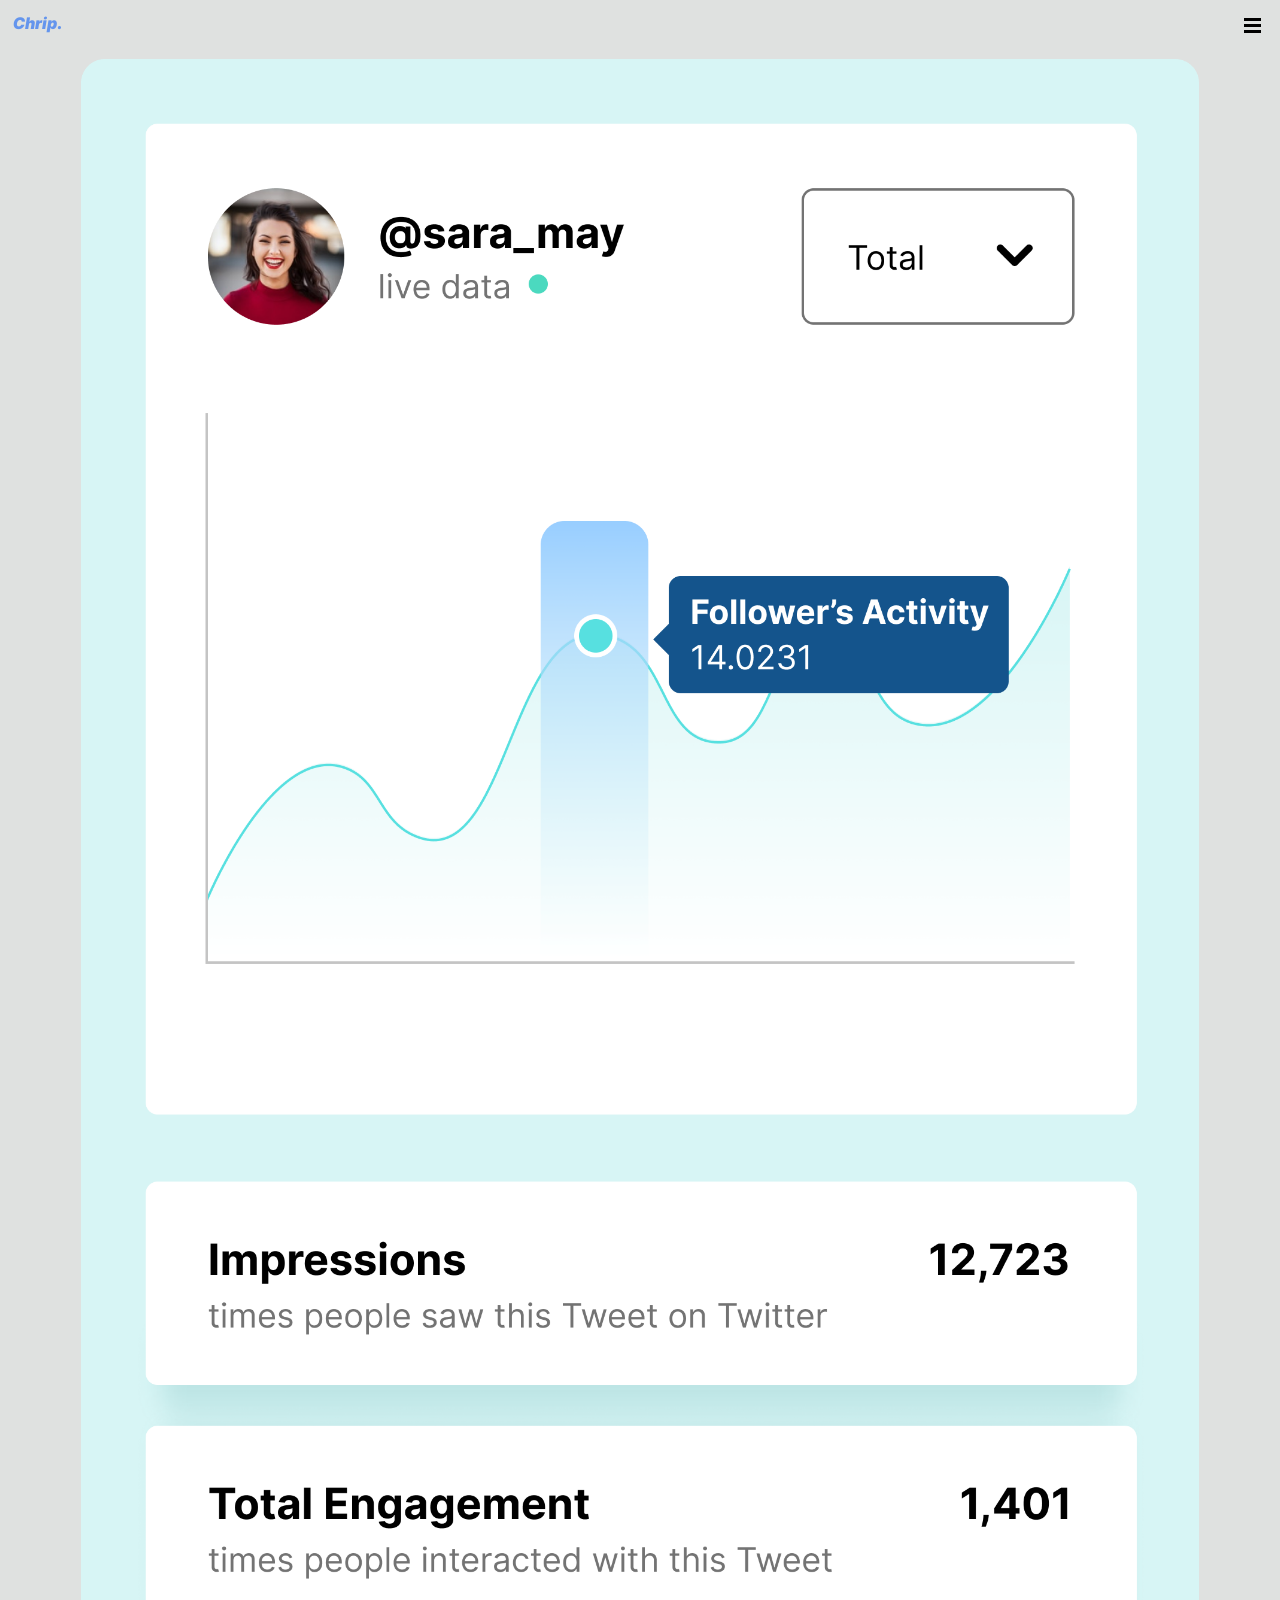
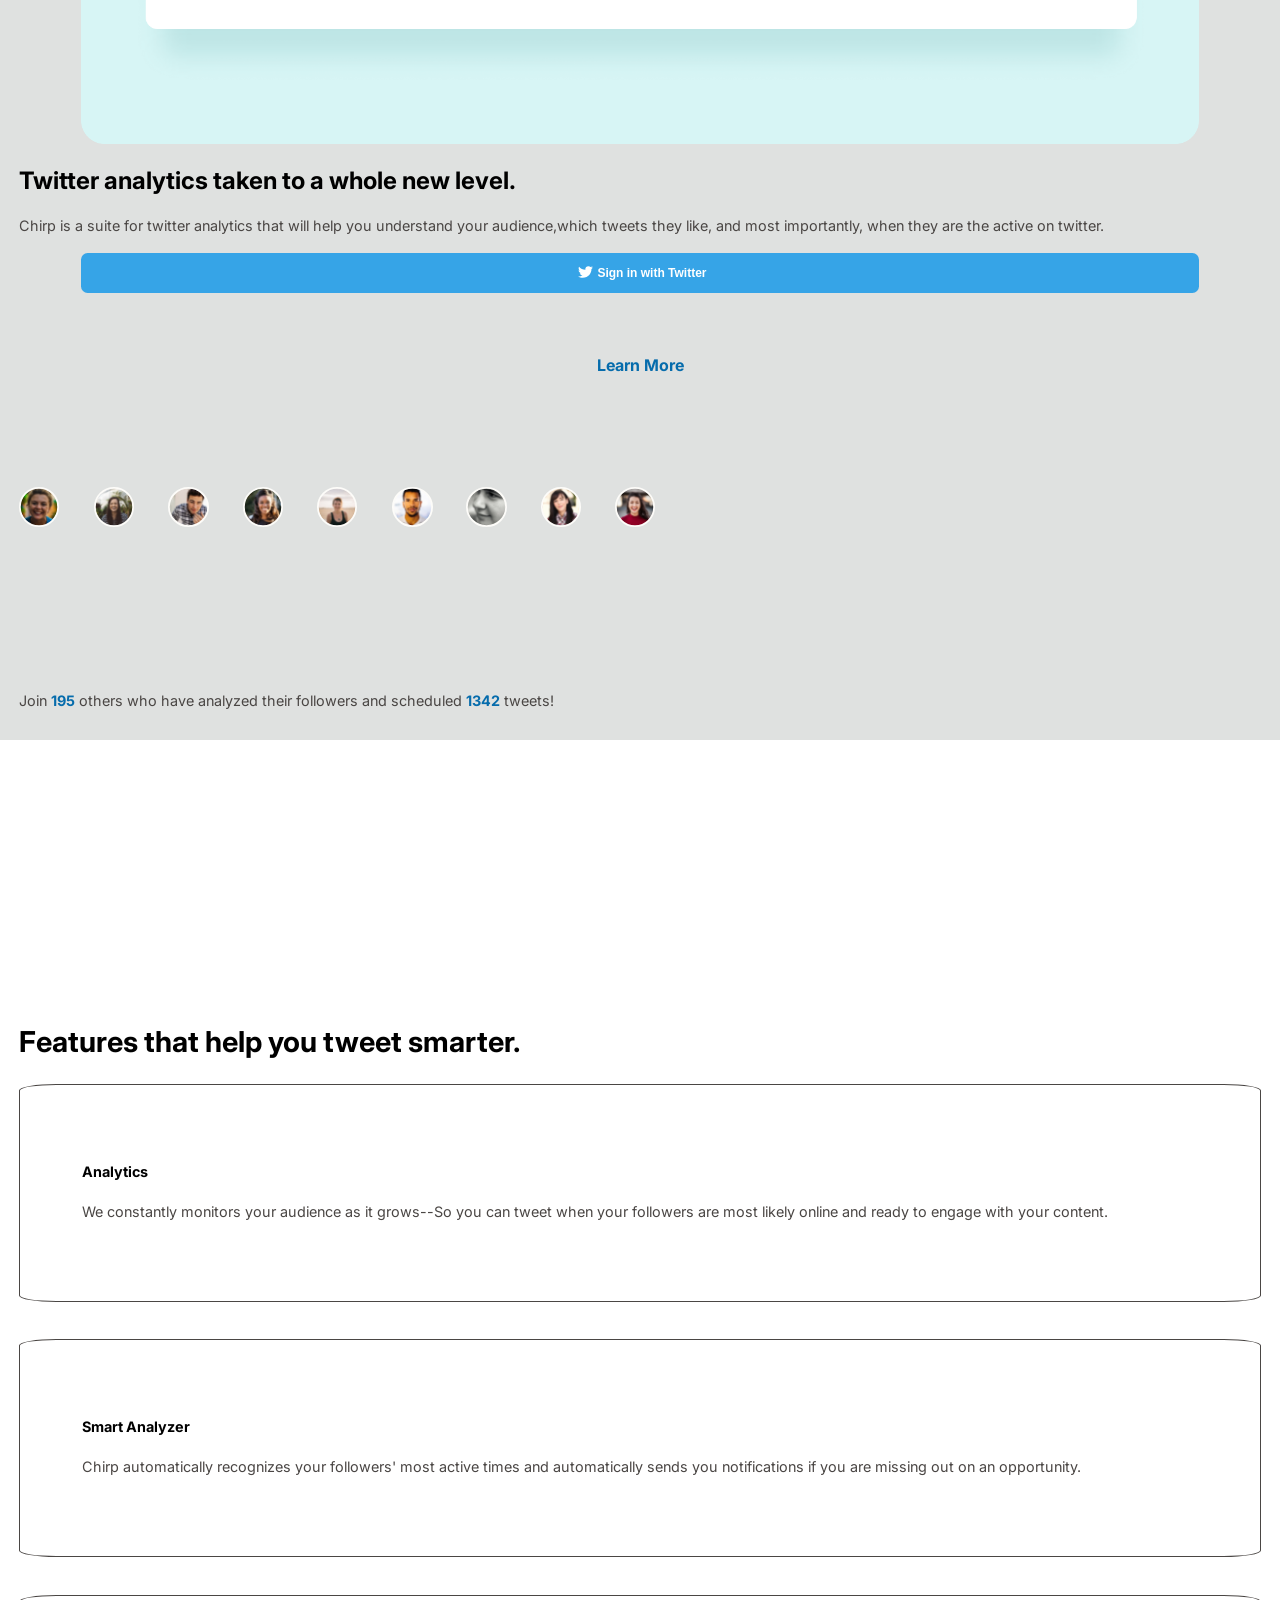
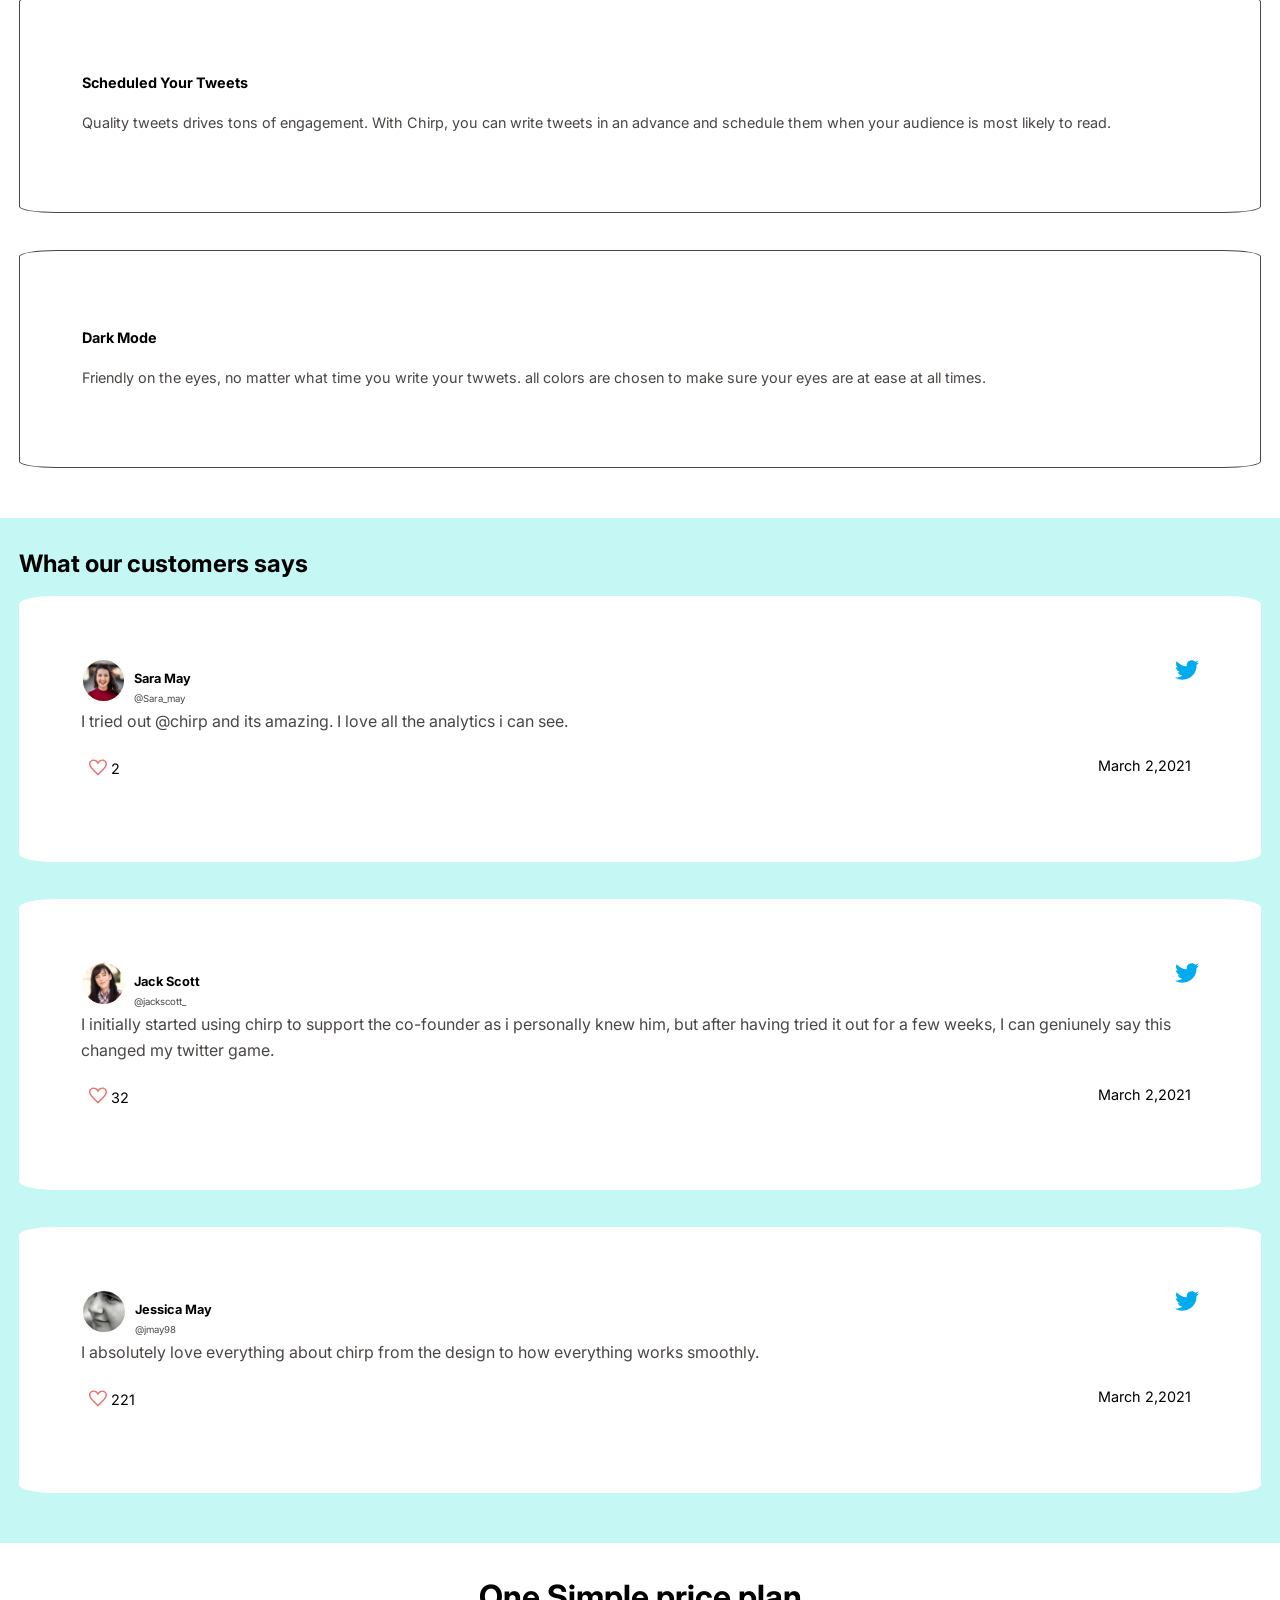
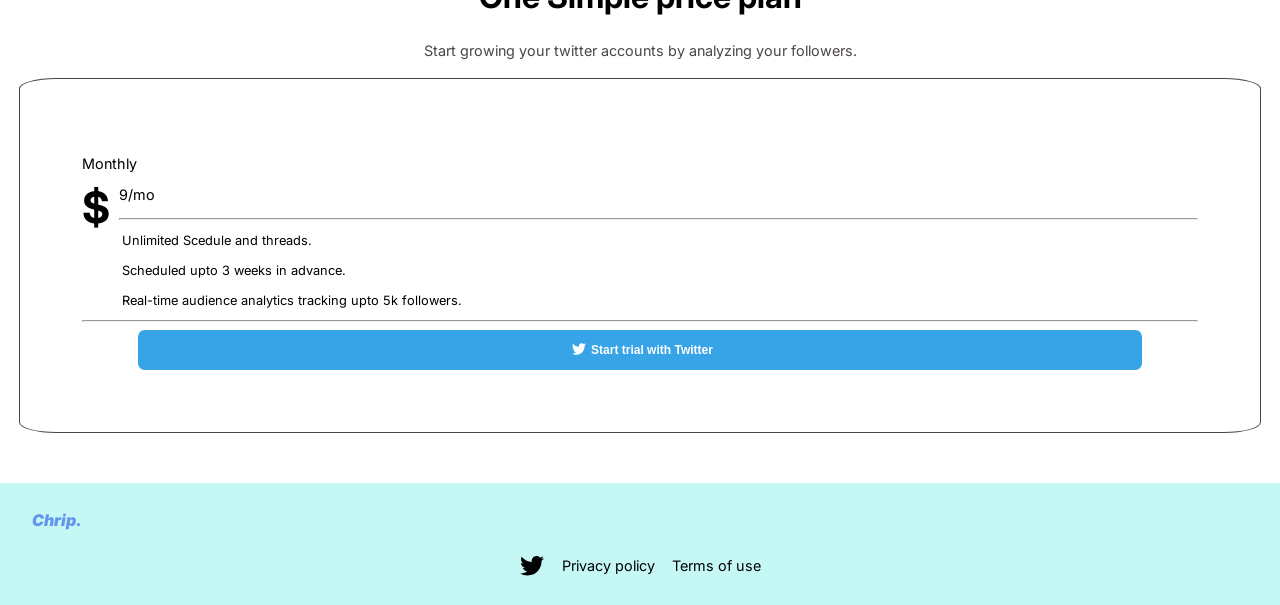
==== index.html @ ecb8da70 "csspart2" ====
<!DOCTYPE html>
<html lang="en">
<head>
    <meta charset="UTF-8">
    <meta http-equiv="X-UA-Compatible" content="IE=edge">
    <meta name="viewport" content="width=device-width, initial-scale=1.0">
    <link rel="stylesheet" href="main.css">
    <title>Chirp</title>
</head>
<body>
    <section class="grey-box">
        <header>
            <div class="logo">
                <h1>Chrip.</h1>
            </div>
            <div class="nav">
                <div class="show-mobile hide-desktop">
                    <img src="./Assets/Hamburger Menu.svg" id="menu">
                </div>
            </div>
        </header>
        <div class="container">
               <div class="hero-img">
                   <img src="./Assets/Hero Image (Desktop View).png" alt="analytic-img">
               </div>
               <div class="details">
                   <h1>
                       Twitter analytics taken to a whole new level.
                   </h1>
                   <p>
                       Chirp is a suite for twitter analytics that will help you 
                       understand your audience,which tweets they like, and most importantly,
                       when they are the active on twitter.
                   </p>
               </div>   
                   <button>
                       <div class="signinbutton">
                           <img src="./Assets/Twitter.svg" alt="">
                        </div>
                        <div class="label">  
                           <p>Sign in with Twitter</p>
                        </div>
                   </button>
                   <div class="learn">
                       <a href="#">Learn More </a>
                   </div>
                <div class="avatars">
                    <div class="avatar1">
                        <img src="./Assets/userAvatar09.svg" alt="">
                    </div>
                    <div class="avatar2">
                        <img src="./Assets/userAvatar08.svg" alt="">
                    </div>
                    <div class="avatar3">
                        <img src="./Assets/userAvatar07.svg" alt="">
                    </div>
                    <div class="avatar4">
                        <img src="./Assets/userAvatar06.svg" alt="">
                    </div>
                    <div class="avatar5">
                        <img src="./Assets/userAvatar05.svg" alt="">
                    </div>
                    <div class="avatar6">
                        <img src="./Assets/userAvatar04.svg" alt="">
                    </div>
                    <div class="avatar7">
                        <img src="./Assets/userAvatar03.svg" alt="">
                    </div>
                    <div class="avatar8">
                        <img src="./Assets/userAvatar02.svg" alt="">
                    </div>
                    <div class="avatar9">
                        <img src="./Assets/userAvatar01.svg" alt="">
                    </div>
                </div>
                <div class="details" id="lower-details">
                    <p>
                        Join <a href="#">195</a> others who have analyzed their followers 
                        and scheduled <a href="#">1342</a> tweets!
                    </p>
                </div>
        </div>
    </section>    
    <div class="container">
        <section class="features">
            <div class="details">
                <h1>
                    Features that help you tweet smarter.
                </h1>
            </div>
            <div class="grid">
                <div class="details">
                    <h2>Analytics</h2>
                    <p>We constantly monitors your audience as it grows--So you can tweet
                        when your followers are most likely online and ready to engage with your content.
                    </p>
                </div>
            </div>
            <div class="grid">
                <div class="details">
                    <h2>Smart Analyzer</h2>
                    <p>Chirp automatically recognizes your followers' most active times and automatically sends 
                        you notifications if you are missing out on an opportunity.
                    </p>
                </div>
            </div>
            <div class="grid">
                <div class="details">
                    <h2>Scheduled Your Tweets</h2>
                    <p>Quality tweets drives tons of engagement. With Chirp, you can write tweets in an advance and 
                        schedule them when your audience is most likely to read.
                    </p>
                </div>
            </div>
            <div class="grid">
                <div class="details">
                    <h2>Dark Mode</h2>
                    <p>Friendly on the eyes, no matter what time you write your twwets.
                        all colors are chosen to make sure your eyes are at ease at all times.
                    </p>
                </div>
            </div>
        </section>
    </div>
    <section class="blue-box"> 
        <div class="container">
            <div class="testimonials">
                <div class="details">
                    <h1>
                        What our customers says
                    </h1>
                </div>    
            <div class="grid">
                <div class="top-grid">
                    <div class="user-details">
                        <div class="user-profile">
                            <img src="./Assets/userAvatar01.svg" alt="">
                        </div>
                        <div class="user-name">
                            <h3>Sara May</h3>
                            <p>@Sara_may</p>
                        </div>
                    </div>
                    <div class="twitter-logo">
                        <img src="./Assets/Twitter (Blue).svg" alt="">
                    </div>
                </div>
                <div class="details">
                    I tried out @chirp and its amazing.
                    I love all the analytics i can see.
                </div>
                <div class="lower-grid">
                    <div class="like-button">
                        <img src="./Assets/Like.svg" alt=""> 
                         <p>2</p>
                    </div>
                    <div class="date">
                        <p>March 2,2021</p>
                    </div>
                </div>
            </div>
            <div class="grid">
                <div class="top-grid">
                    <div class="user-details">
                        <div class="user-profile">
                            <img src="./Assets/userAvatar02.svg" alt="">
                        </div>
                        <div class="user-name">
                            <h3>Jack Scott</h3>
                            <p>@jackscott_</p>
                        </div>
                    </div>
                    <div class="twitter-logo">
                        <img src="./Assets/Twitter (Blue).svg" alt="">
                    </div>
                </div>
                <div class="details">
                    I initially started using chirp to support the co-founder as i personally knew him,
                    but after having tried it out for a few weeks, I can geniunely say this changed 
                    my twitter game.
                </div>
                <div class="lower-grid">
                    <div class="like-button">
                        <img src="./Assets/Like.svg" alt="">
                        <p>
                            32
                        </p>
                    </div>
                    <div class="date">
                        <p>March 2,2021</p>
                    </div>
                </div>
            </div>
            <div class="grid">
                <div class="top-grid">
                    <div class="user-details">
                        <div class="user-profile">
                            <img src="./Assets/userAvatar03.svg" alt="">
                        </div>
                        <div class="user-name">
                            <h3>Jessica May</h3>
                            <p>@jmay98</p>
                        </div>
                    </div>
                    <div class="twitter-logo">
                        <img src="./Assets/Twitter (Blue).svg" alt="">
                    </div>
                </div>
                <div class="details">
                    I absolutely love everything about chirp from the design to how 
                    everything works smoothly.
                </div>
                <div class="lower-grid">
                    <div class="like-button">
                        <img src="./Assets/Like.svg" alt="">
                        <p>
                            221
                        </p>
                    </div>
                   
                    <div class="date">
                        <p>March 2,2021</p>
                    </div>
                </div>
            </div>
            </div>
        </div>
    </section>
    <div class="container">
        <div class="price-plan">
            <h1>
                One Simple price plan
            </h1>
            <div class="details">
                <p>
                    Start growing your twitter accounts by analyzing your followers.
                </p>
            </div>
            <div class="grid">
                
                <p>Monthly</p>
                <div class="large">
                <p>$9/mo</p>
                </div>
              
                <hr>
                <ul>
                    <li>Unlimited Scedule and threads.</li>
                    <br>
                    <li>Scheduled upto 3 weeks in advance.</li>
                    <br>
                    <li>Real-time audience analytics tracking upto 5k followers.</li>
                </ul>
                <hr>
                <button>
                    <div class="signinbutton">
                        <img src="./Assets/Twitter.svg" alt="">
                     </div>
                     <div class="label">  
                        <p>Start trial with Twitter</p>
                     </div>
                </button>
            </div>
        </div>    
    </div>
    <section class="blue-box">
       <div class="container">
           <footer>
            <div class="logo">
                <h1>Chrip.</h1>
            </div>
            <div class="links">
                <img src="./Assets/Twitter (Black).svg" alt="">
                <p> <a href="#">Privacy policy</a> </p>
                <p> <a href="#">Terms of use</a> </p>
            </div>
           </footer>
       </div>
    </section>
</body>
</html>
---- main.css ----
@import url('https://fonts.googleapis.com/css2?family=Inter:wght@100;200;300;400;500;600;700;800;900&family=Montserrat:wght@300;400;600&display=swap');

body{
    margin: 0;
    font-family: 'Inter', sans-serif;
}
p{
    font-size: .9em;    
}
.container{
    text-align: center;
    padding: .8em 1.2em;
}
header{
    display: flex;
    justify-content: space-between;
}
ul{
    list-style-type: none;
}
#menu{
    height: .9em;
    margin-top: 50%;
    margin-right: 1.2em ;
}
.logo h1{
    color: cornflowerblue;
    font-weight: 900;
    font-style: italic;
    font-size: 1.0em;
}
.logo{
    padding-left: .8em;
}
section{
    width: 100%;
}
.grey-box{
    background: #dfe1e0;
}
.hero-img img{
    width: 90% ;
}
.details{
    color: #4a4644;
    font-weight: 400;
    line-height: 1.6em;
    text-align: left;
}
.details h1{
    color: #000000;
}
button{
    background: #36a4e7;
    display: inline-flex;
    justify-content: center;
    width: 90%;
    border-style: none ;
    border-radius: 0.5em;
}
button p{
    color: #fff;
    font-weight: 700;
    font-size: .9em;
}
button .signinbutton img{
    padding-top: 50%;
    width: 60%;
}
.learn{
    padding-top: 5%;
    padding-bottom: 9%;
}
a{
    font-weight: 700;
    text-decoration: none;
    color: #066cac;
}
.avatars {
    position: relative;
}
.avatars img{
   height: 2.5em;
}
.avatar1{
    position: absolute;
    top: 0;
}
.avatar2{
    position: absolute;
    top: 0;
    left: 6%;
}
.avatar3{
    position: absolute;
    top: 0;
    left: 12%;
}
.avatar4{
    position: absolute;
    top: 0;
    left: 18%;
}
.avatar5{
    position: absolute;
    top: 0;
    left: 24%;
}
.avatar6{
    position: absolute;
    top: 0;
    left: 30%;
}
.avatar7{
    position: absolute;
    top: 0;
    left: 36%;
}
.avatar8{
    position: absolute;
    top: 0;
    left: 42%;
}
.avatar9{
    position: absolute;
    top: 0;
    left: 48%;
}
#lower-details{
    padding-top: 15%;
}
.features{
    padding-top: 20%;
}
.features h1{
    font-size: 1.8em;
    line-height: 1.2em;
}
.grid{
    box-sizing: border-box;
    border-style: solid;
    border-color:#4a4644 ;
    border-radius: 3%;
    padding: 5%;
    margin-bottom: 3%;
    border-width: thin;
}
.grid h2{
    color: #000;
    font-size: .9em;
}
.blue-box{
    background-color: #c5f7f5;
}
.blue-box .grid{
    background-color: #fff;
    border-style: none;
}
.top-grid{
    display: flex;
    justify-content: space-between;
}
.user-details{
    display: inline-flex;
}
.user-name h3{
    font-size: .8em;
}
.user-name{
   padding-left: .5em;
}
.user-name p{
    font-size: .6em;
    color: #4a4644;
    line-height: 0.1em;
}
.twitter-logo{
    height: 1.2em;
}
.lower-grid{
    display:flex;
    justify-content: space-between;
    padding: .5em;
}
.like-button{
    
    display: flex;
}
.like-button img{
    width: 1.1em;
    opacity: 0.6;
}
.like-button p{
    margin-top: 1.2em;
    padding-left: .3em;
}
.price-plan .details{
    text-align: center;
}
.grid p{
    text-align: left;
}
.large p:first-letter{
    float: left;
    font-size: 3.0em;
    line-height: 1;
    font-weight: 700;
    margin-right: 9px;
}
.grid ul {
    font-size: .8em;
    text-align: left;
}
footer .logo{
    text-align: left;
}
.links{
    display: inline-flex;
    
}
.links p {
    padding-left: 1.2em;
   
}
.links a{
    color: #000;
    font-weight: 400;
}
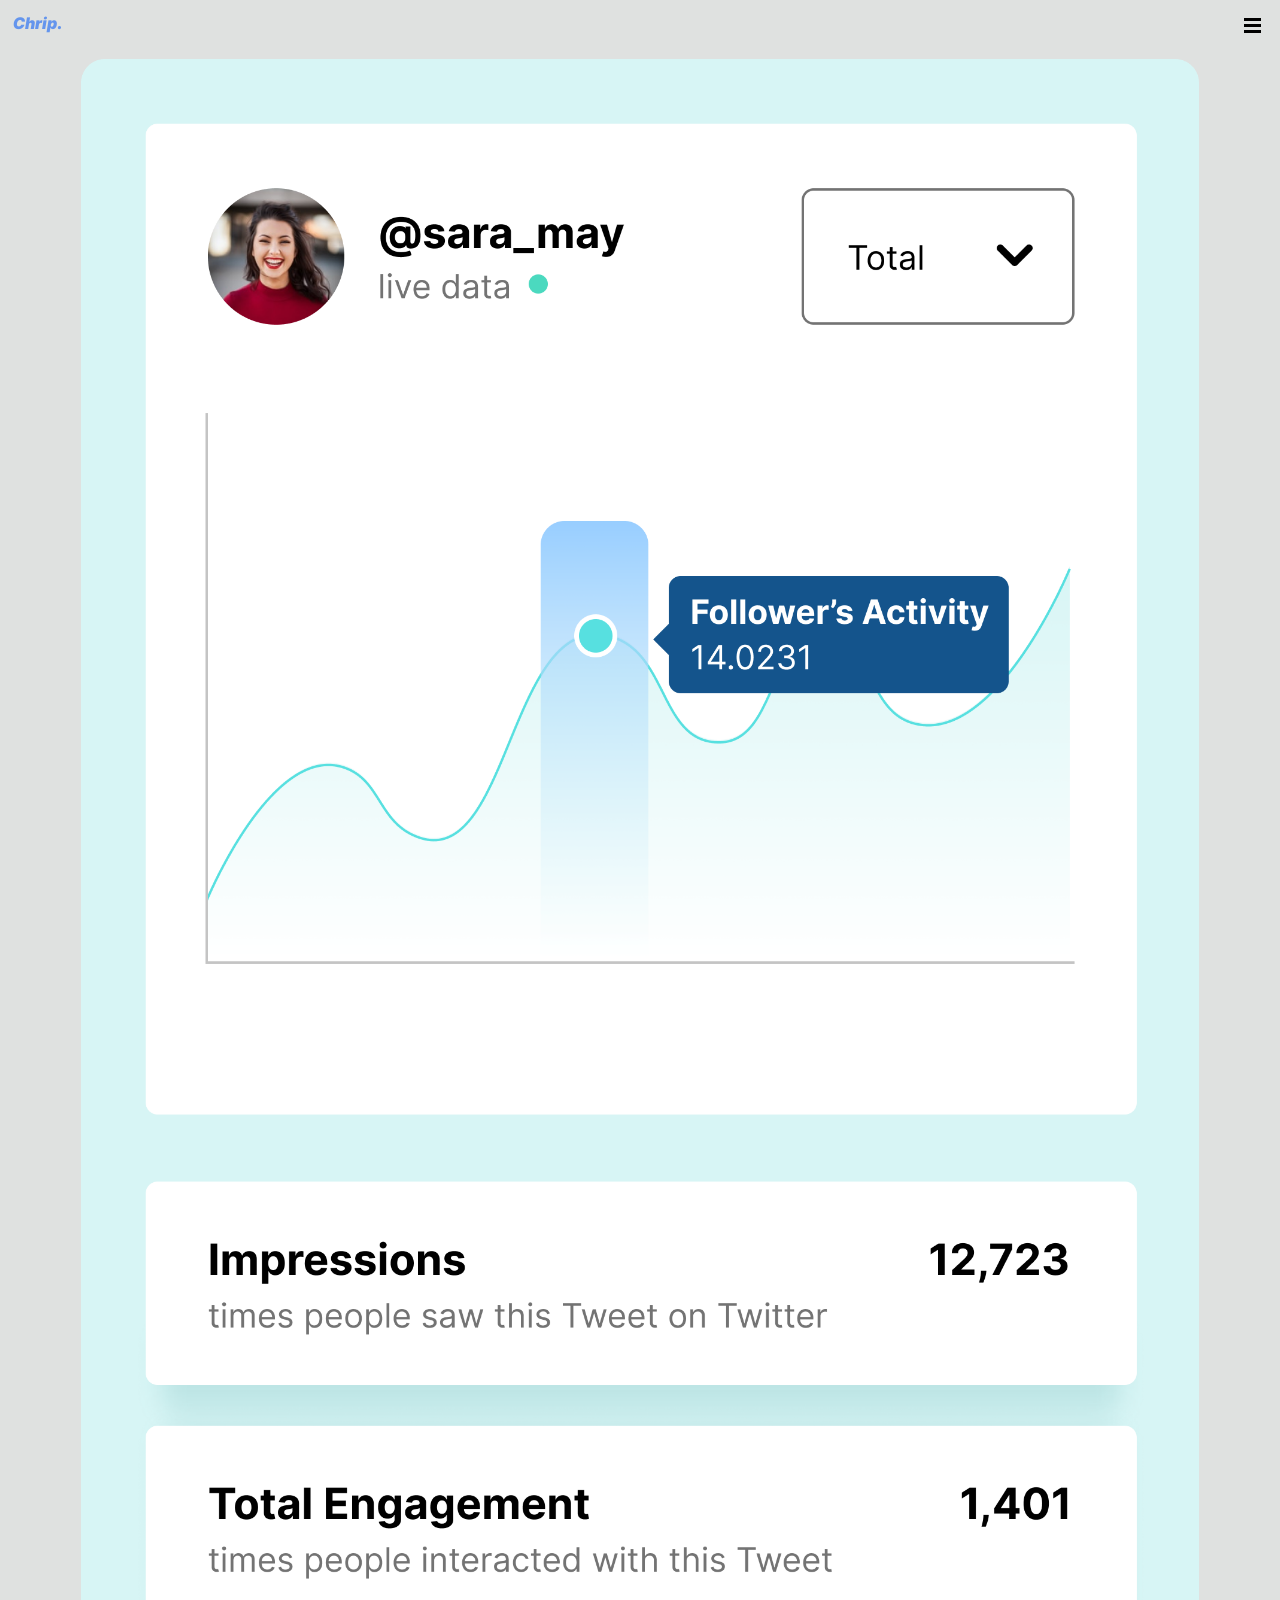
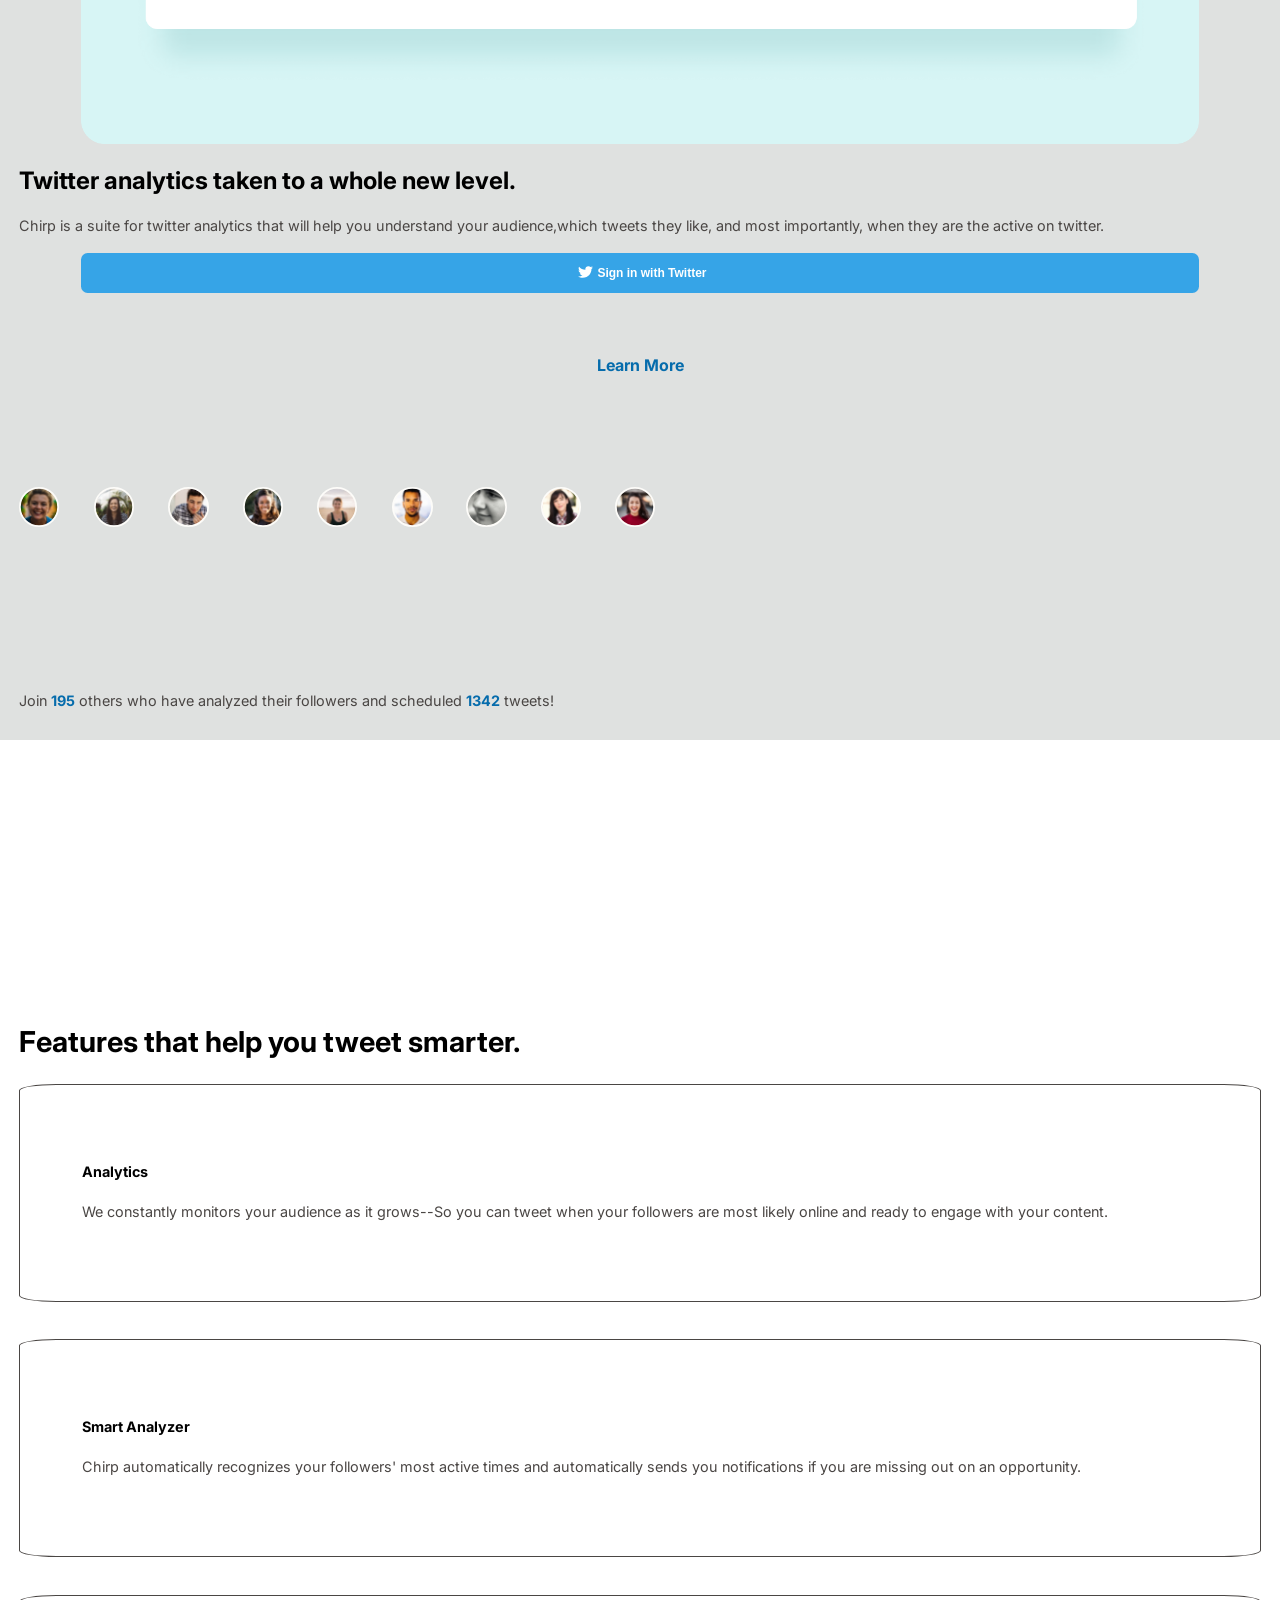
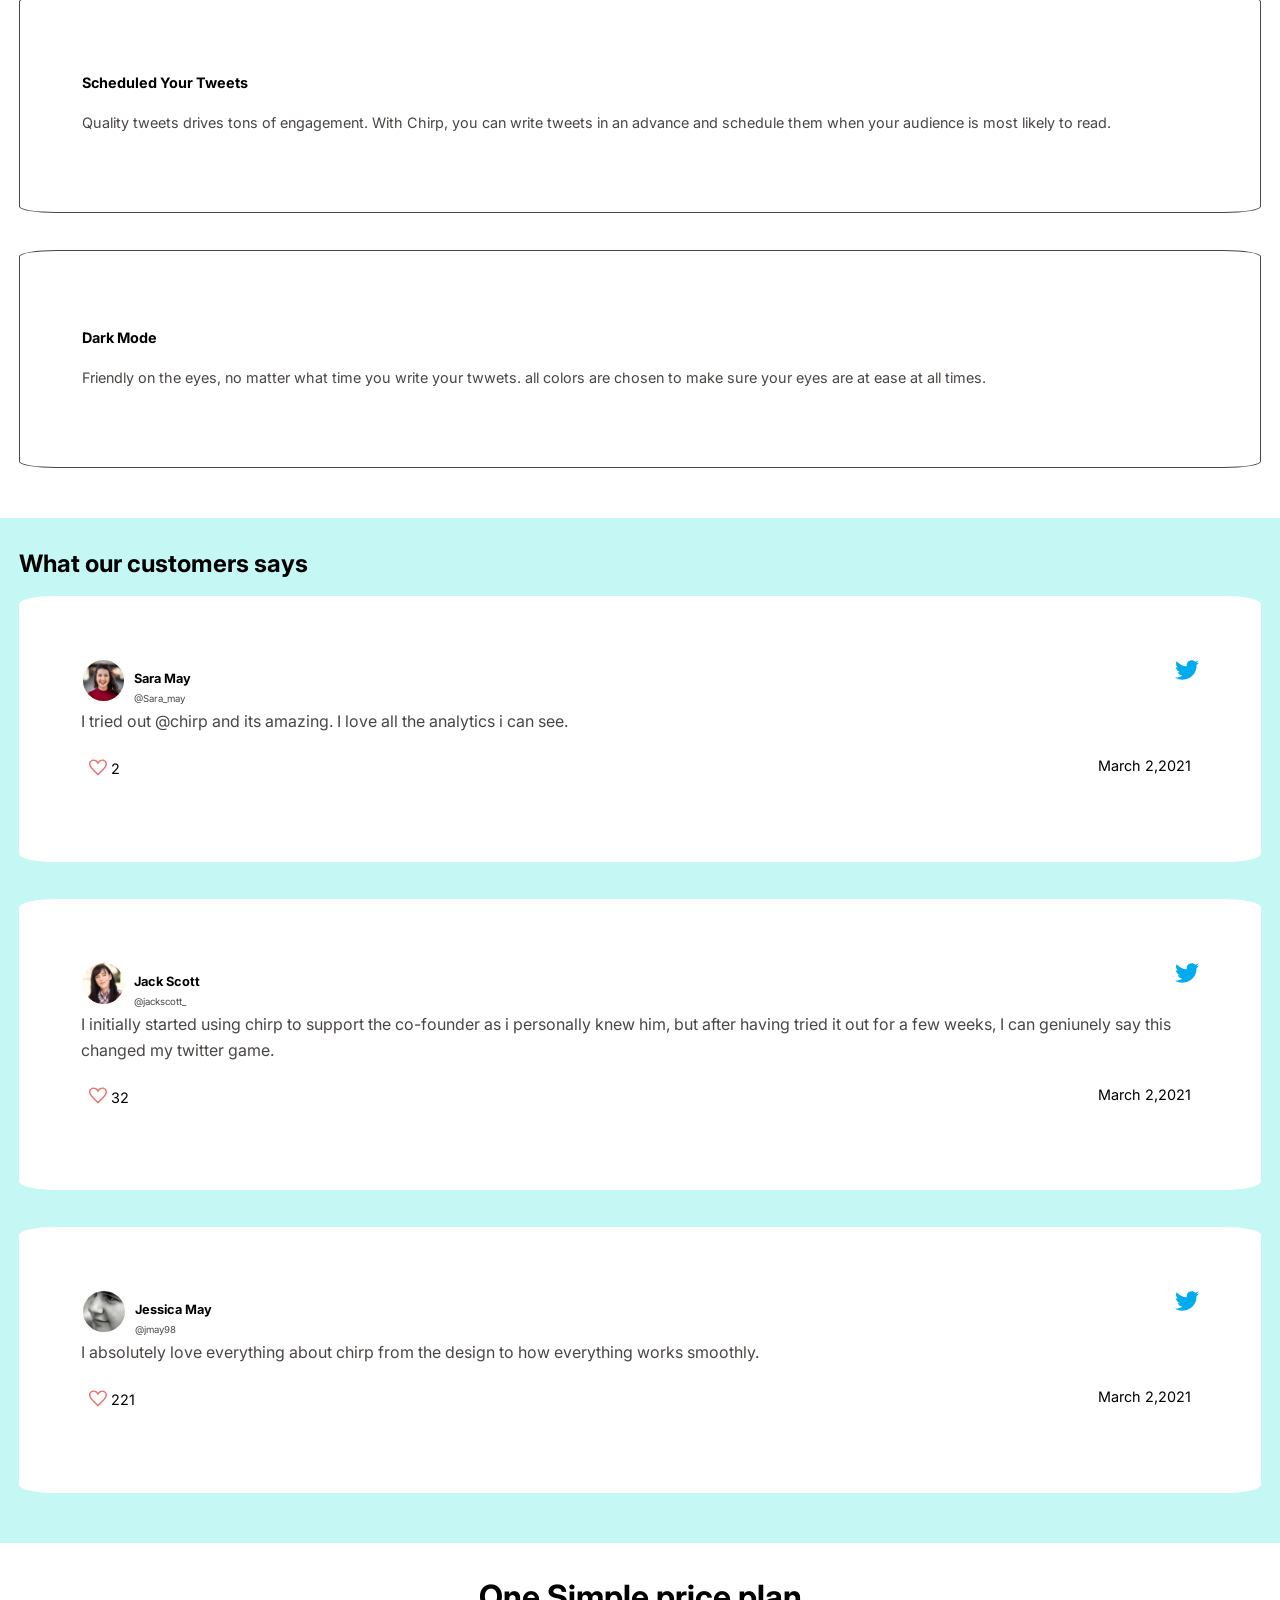
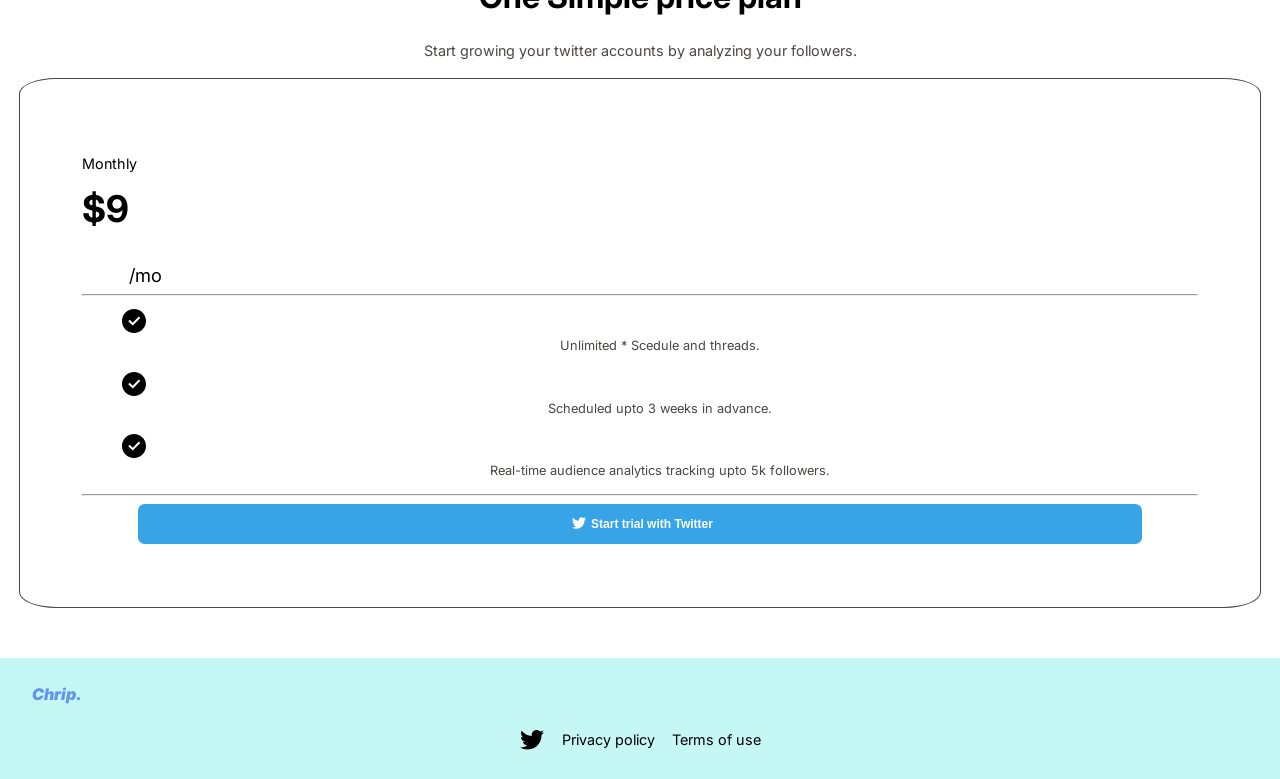
==== commit ed147757: "abitofchangestothehtmlandcss" ====
--- a/index.html
+++ b/index.html
@@ -239,17 +239,27 @@
             <div class="grid">
                 
                 <p>Monthly</p>
-                <div class="large">
-                <p>$9/mo</p>
+                <div class="price">
+                <div class="large">$9</div>
+                <div class="month">/mo</div>
                 </div>
               
                 <hr>
                 <ul>
-                    <li>Unlimited Scedule and threads.</li>
+                    <li class="price-details">
+                        <div class="checkmark"> <img src="./Assets/iconmonstr-check-mark-7.svg" alt=""></div>
+                        <div class="details">Unlimited * Scedule and threads.</div>
+                    </li>
                     <br>
-                    <li>Scheduled upto 3 weeks in advance.</li>
+                    <li class="price-details">
+                        <div class="checkmark"> <img src="./Assets/iconmonstr-check-mark-7.svg" alt=""></div>
+                        <div class="details">Scheduled upto 3 weeks in advance.</div>
+                    </li>
                     <br>
-                    <li>Real-time audience analytics tracking upto 5k followers.</li>
+                    <li class="price-details">
+                        <div class="checkmark"> <img src="./Assets/iconmonstr-check-mark-7.svg" alt=""></div>
+                        <div class="details">Real-time audience analytics tracking upto 5k followers.</div>
+                    </li>
                 </ul>
                 <hr>
                 <button>
--- a/main.css
+++ b/main.css
@@ -200,12 +200,17 @@
 .grid p{
     text-align: left;
 }
-.large p:first-letter{
-    float: left;
-    font-size: 3.0em;
-    line-height: 1;
+.large{
+    text-align: left;
     font-weight: 700;
-    margin-right: 9px;
+}
+.month{
+    font-size: .5em;
+    margin-top: 7%;
+}
+.price{
+    display: flex ;
+    font-size: 2.3em;
 }
 .grid ul {
     font-size: .8em;
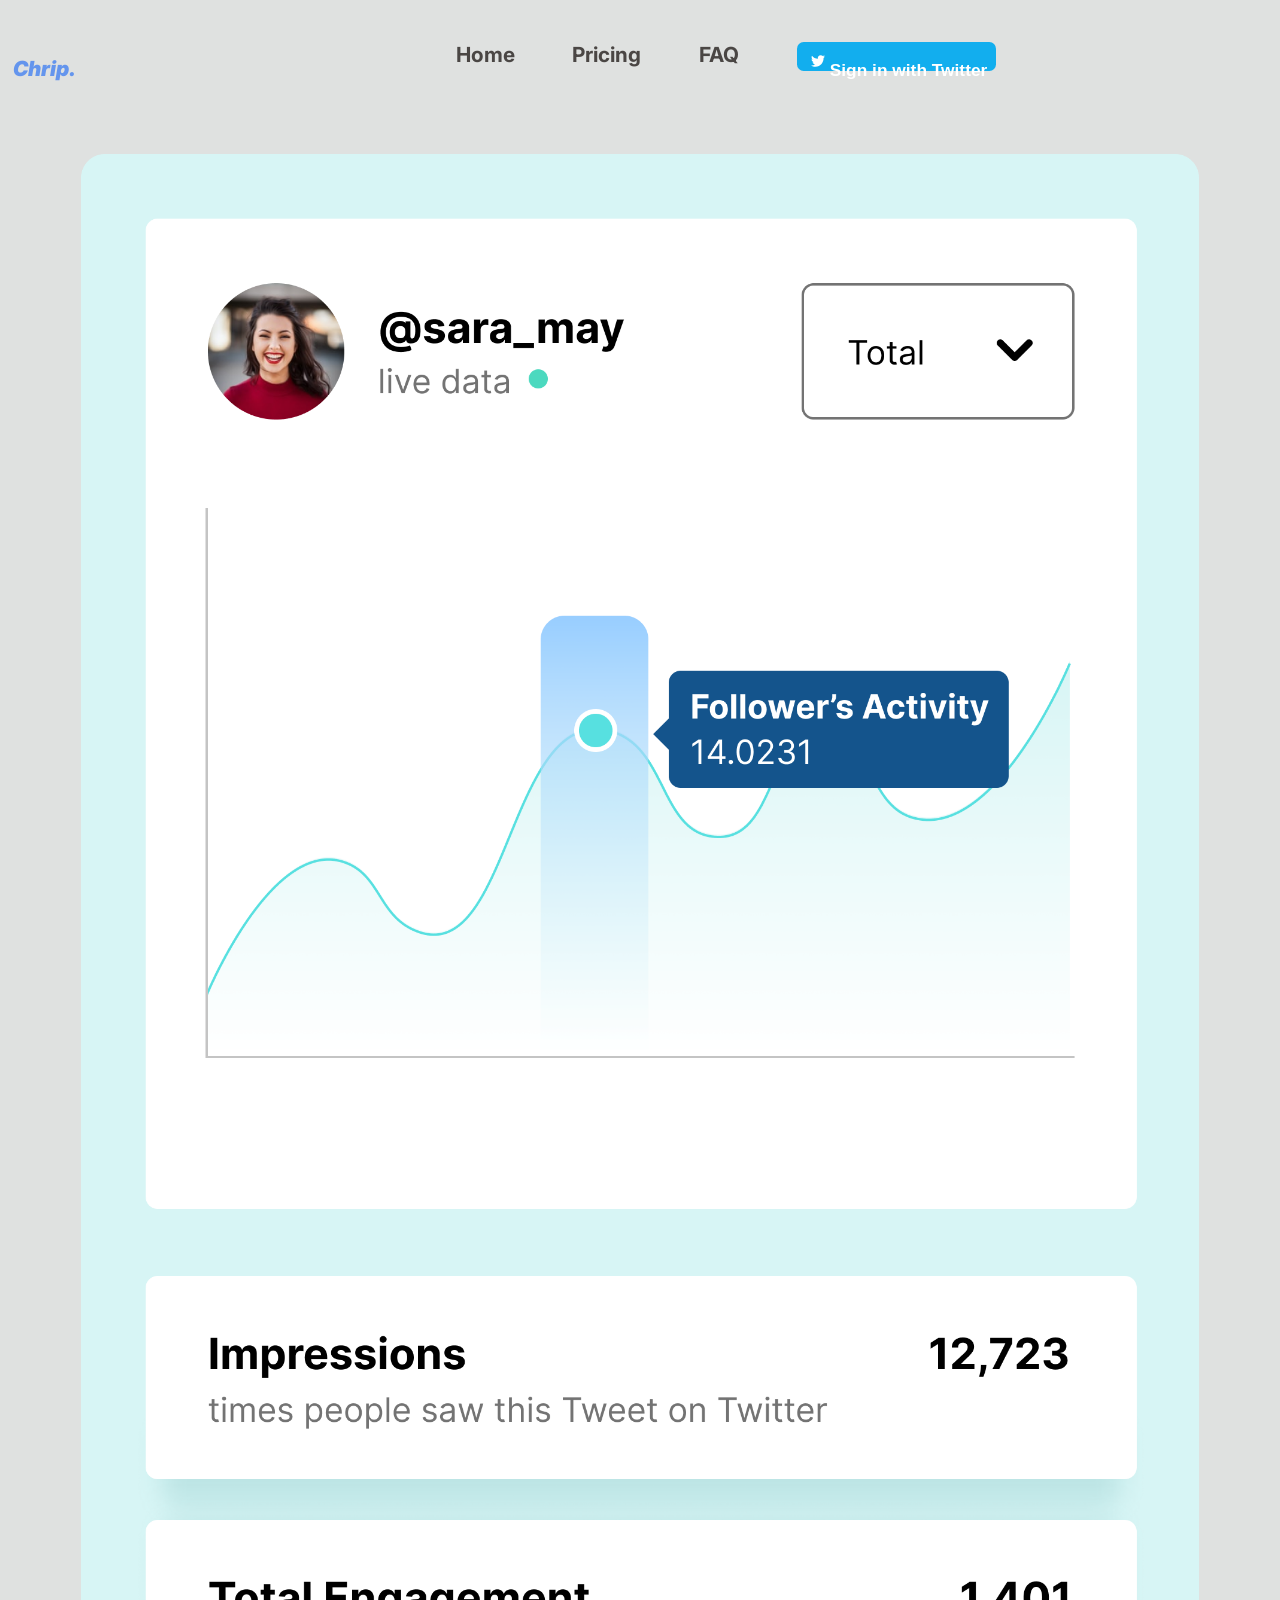
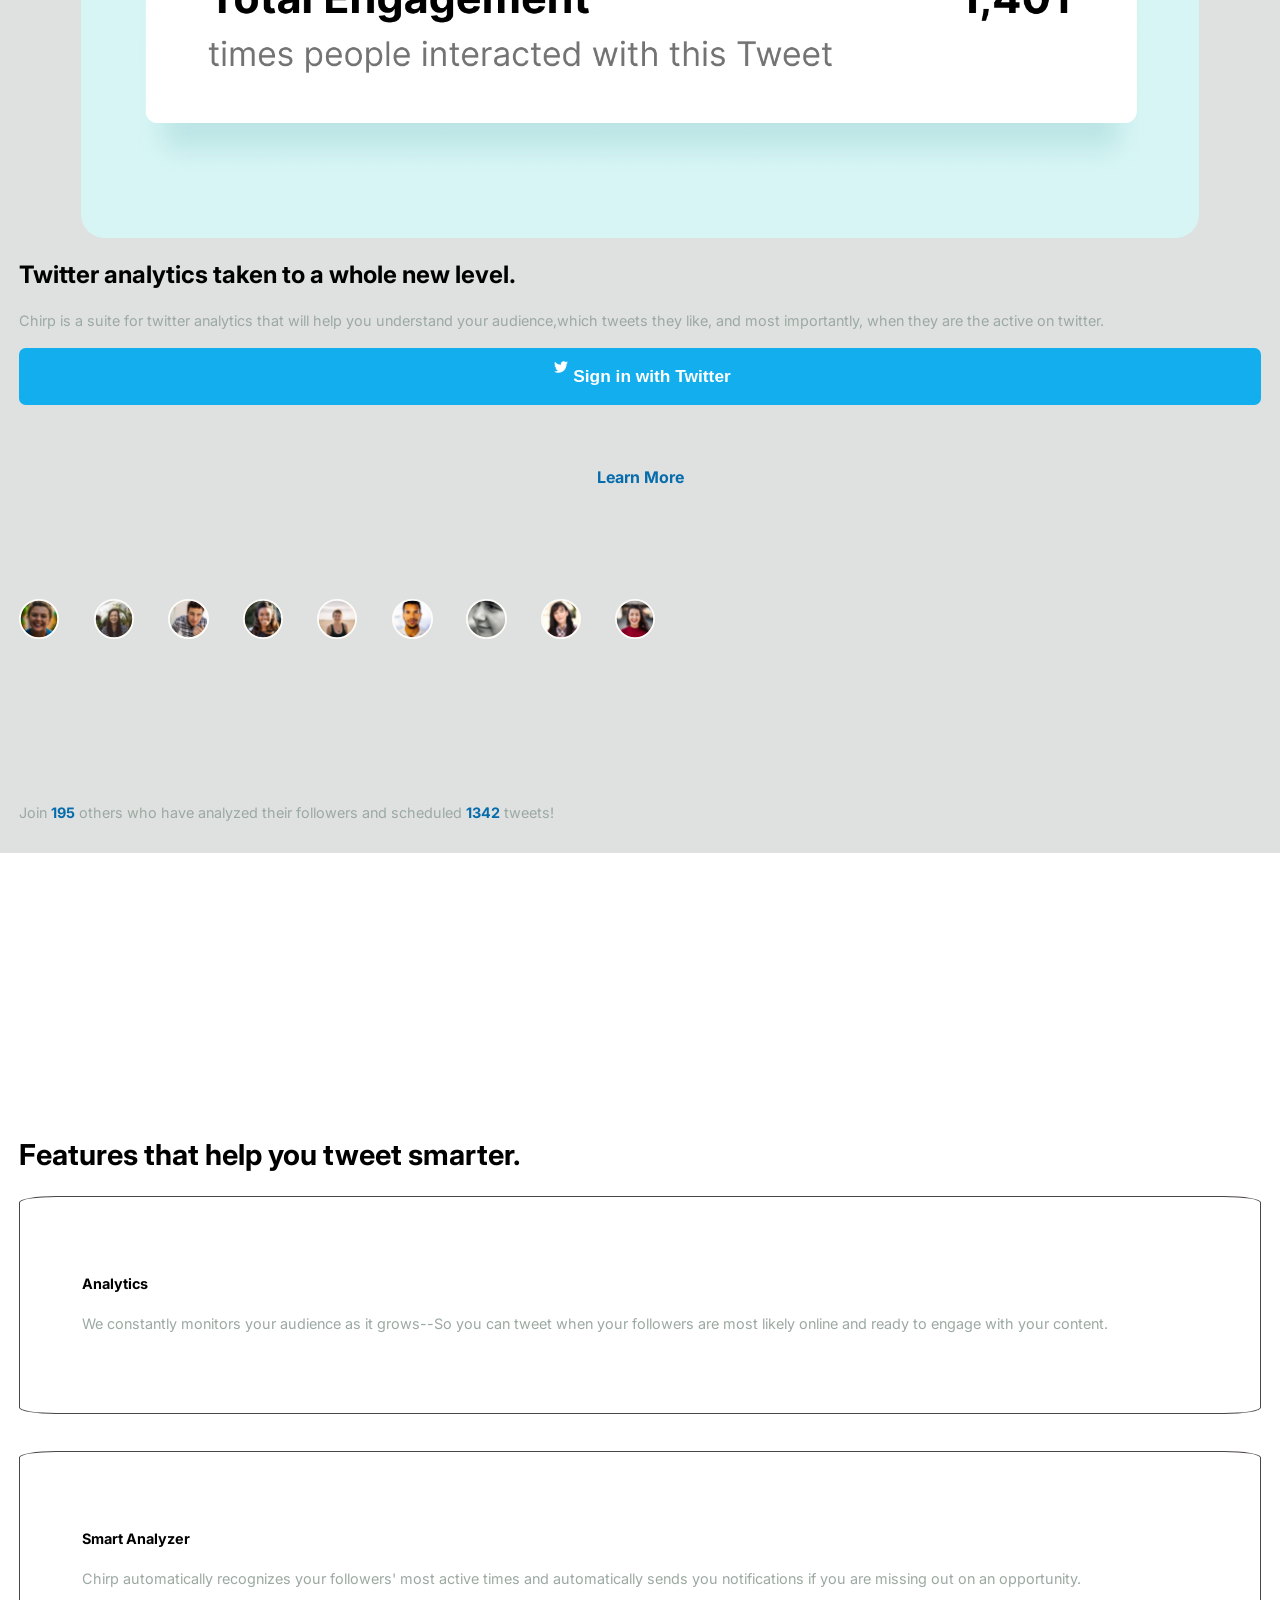
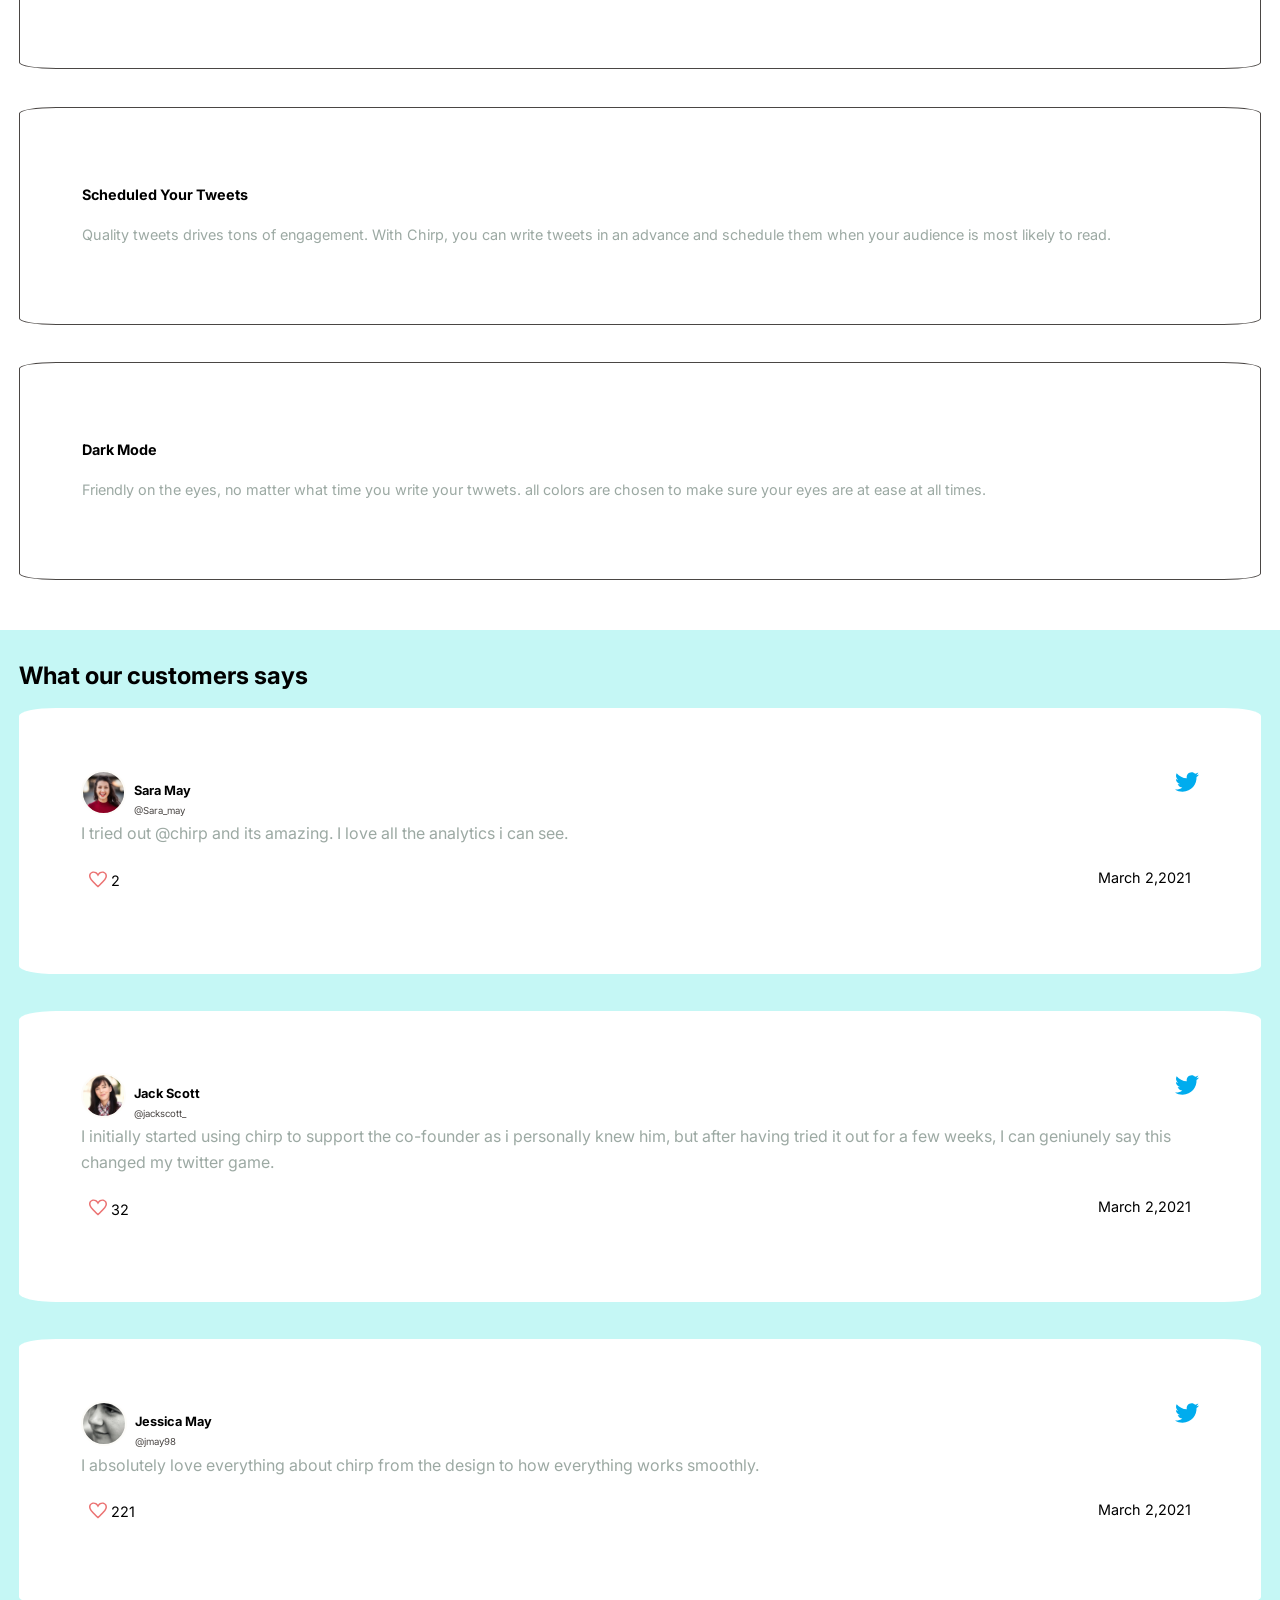
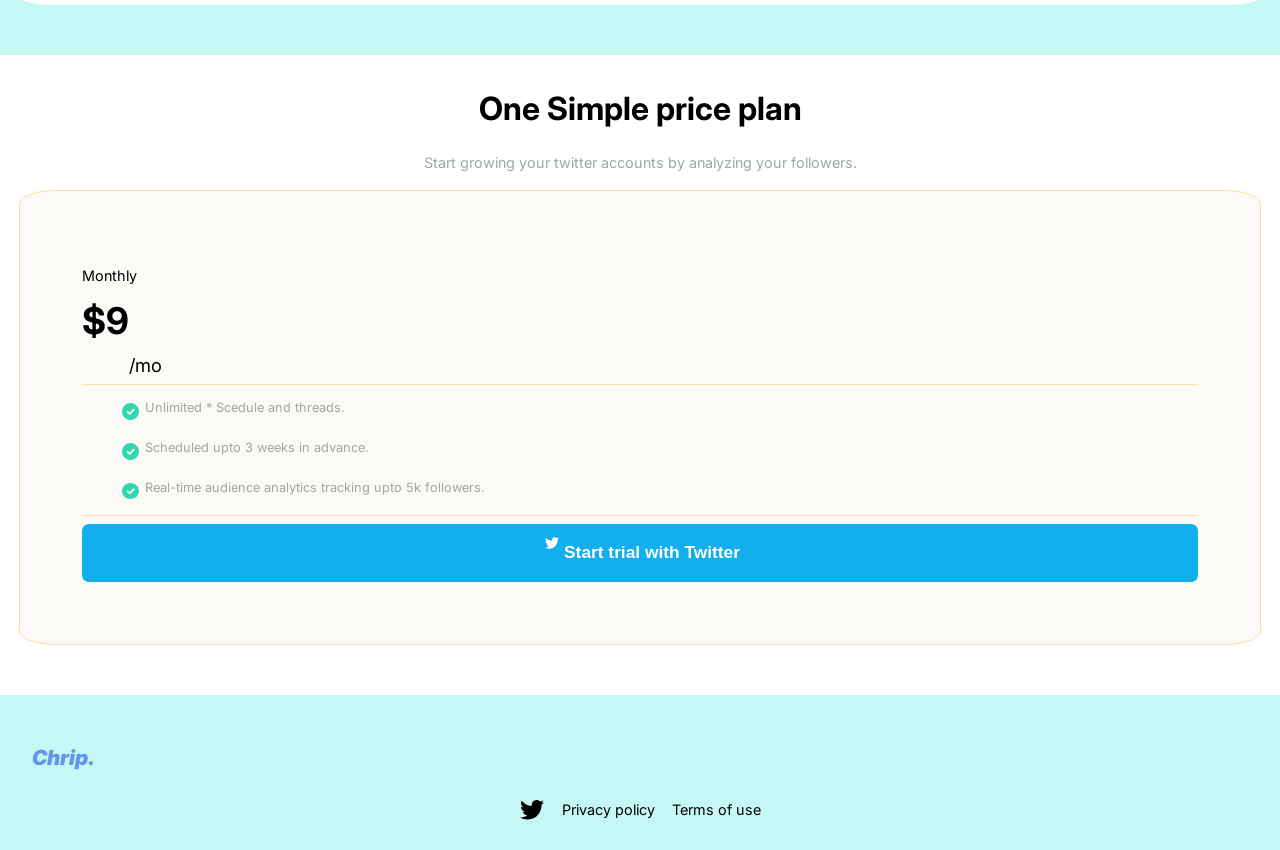
==== commit e05582ff: "tabletviewpart1" ====
--- a/index.html
+++ b/index.html
@@ -9,16 +9,34 @@
 </head>
 <body>
     <section class="grey-box">
-        <header>
-            <div class="logo">
+         <header> 
+            <label class="logo">
                 <h1>Chrip.</h1>
-            </div>
+            </label>
             <div class="nav">
-                <div class="show-mobile hide-desktop">
-                    <img src="./Assets/Hamburger Menu.svg" id="menu">
-                </div>
-            </div>
-        </header>
+                <div class="hide-desktop">
+                    <img src="./Assets/Hamburger Menu.svg" id="menu" class="menu">
+                </div>
+                <ul class="show-desktop">
+                        <li> <a href="#">Home</a> </li>
+                        <li> <a href="#">Pricing</a> </li>
+                        <li> <a href="#">FAQ</a> </li>
+                        <li> <a href="#">
+                            <button>
+                                <div class="signinbutton">
+                                    <img src="./Assets/Twitter.svg" alt="">
+                                 </div>
+                                 <div class="label">  
+                                    <p>Sign in with Twitter</p>
+                                 </div>
+                                 </button>
+                        </a>
+                             
+                        </li>
+                </ul>
+            
+            </div>
+        </header> 
         <div class="container">
                <div class="hero-img">
                    <img src="./Assets/Hero Image (Desktop View).png" alt="analytic-img">
@@ -247,17 +265,17 @@
                 <hr>
                 <ul>
                     <li class="price-details">
-                        <div class="checkmark"> <img src="./Assets/iconmonstr-check-mark-7.svg" alt=""></div>
+                        <div class="checkmark"> <img src="./Assets/Checkmark.svg" alt=""></div>
                         <div class="details">Unlimited * Scedule and threads.</div>
                     </li>
                     <br>
                     <li class="price-details">
-                        <div class="checkmark"> <img src="./Assets/iconmonstr-check-mark-7.svg" alt=""></div>
+                        <div class="checkmark"> <img src="./Assets/Checkmark.svg" alt=""></div>
                         <div class="details">Scheduled upto 3 weeks in advance.</div>
                     </li>
                     <br>
                     <li class="price-details">
-                        <div class="checkmark"> <img src="./Assets/iconmonstr-check-mark-7.svg" alt=""></div>
+                        <div class="checkmark"> <img src="./Assets/Checkmark.svg" alt=""></div>
                         <div class="details">Real-time audience analytics tracking upto 5k followers.</div>
                     </li>
                 </ul>
--- a/main.css
+++ b/main.css
@@ -15,6 +15,9 @@
     display: flex;
     justify-content: space-between;
 }
+.show-desktop{
+    display: none;
+}
 ul{
     list-style-type: none;
 }
@@ -42,7 +45,7 @@
     width: 90% ;
 }
 .details{
-    color: #4a4644;
+    color: #9ca9a3;
     font-weight: 400;
     line-height: 1.6em;
     text-align: left;
@@ -51,7 +54,7 @@
     color: #000000;
 }
 button{
-    background: #36a4e7;
+    background: #12aeee;
     display: inline-flex;
     justify-content: center;
     width: 90%;
@@ -197,7 +200,28 @@
 .price-plan .details{
     text-align: center;
 }
+.price-plan .grid{
+    border-color: #fedea7;
+    background-color: #fcfaf7;
+}
+hr{
+    background:  #fedea7;
+    border: none;
+    height: 1px;
+}
+.price-details{
+    display: flex;
+}
 .grid p{
+    text-align: left;
+}
+.price-details img{
+    height: 1.3em;
+    padding-right: .5em;
+    margin-top: .4em;
+    
+}
+.price-details .details{
     text-align: left;
 }
 .large{
@@ -206,7 +230,7 @@
 }
 .month{
     font-size: .5em;
-    margin-top: 7%;
+    margin-top: 5%;
 }
 .price{
     display: flex ;
@@ -230,4 +254,113 @@
 .links a{
     color: #000;
     font-weight: 400;
+}
+.nav ul{
+    position: fixed;
+    width: 65%;
+    top: 0;
+    right: 0;
+    text-align: left;
+    background: rgb(36, 41, 44);
+    height: 50%;
+    padding-top: 1.5em;
+}
+.nav ul li a{
+    color: white;
+    text-decoration: none;
+    width: 100%;
+    padding: 1em 0.5em;
+    background-color: rgb(49, 55, 59);
+}
+.nav ul li a:hover{
+    background-color: rgb(65, 73, 78);
+}
+
+@media only screen and (min-width: 650px) {
+    .hide-desktop{
+        display: none;
+    }
+    .logo h1{
+        font-size: 1.3em;
+    }
+    .logo{
+        margin-top: 3%;
+    }
+    .show-desktop{
+        display: flex;
+    }
+    .nav{
+        width: 70%;
+    }
+    .nav ul li{
+        padding: 3%;
+        
+    }
+    button{
+        width: 100%;
+        height: 50%;
+    }
+    button p{
+        color: #fff;
+        font-size: 1.3em;
+    }
+    
+    .nav ul {
+        position: inherit;
+        width: auto;
+        background: none;
+        height: auto;
+        padding-top: 0;
+    }
+    .nav ul li{
+        float: left;
+        font-size: 1.3em;
+        font-weight: 500;
+    }
+    .nav ul li a {
+        color: #4a4644;
+        background-color: inherit;
+        text-align: right;
+        padding: 1em 0 5% .3em;
+    } 
+    /* .nav ul {
+        position: inherit;
+        width: auto;
+        background: none;
+        height: auto;
+        display: flex;
+        padding-top: 0;
+    }
+    .nav ul li{
+        float: left;
+        font-size: 1.3em;
+        font-weight: 500;
+    }
+    .nav ul li a {
+        color: #4a4644;
+        background-color: inherit;
+        text-align: right;
+        padding: 1em 2em;
+    }
+    .nav ul li a:hover{
+        background-color: inherit;
+    } 
+    p{
+        font-size: 1.8em;
+        line-height: 1.2em;
+    }
+    .logo h1{
+        font-size: 1.8em;
+    }
+    .logo{
+        margin-top: 3%;
+    }
+    
+    button p{
+        color: #fff;
+        font-weight: 700;
+        font-size: 1.8em;
+    } */
+
+
 }
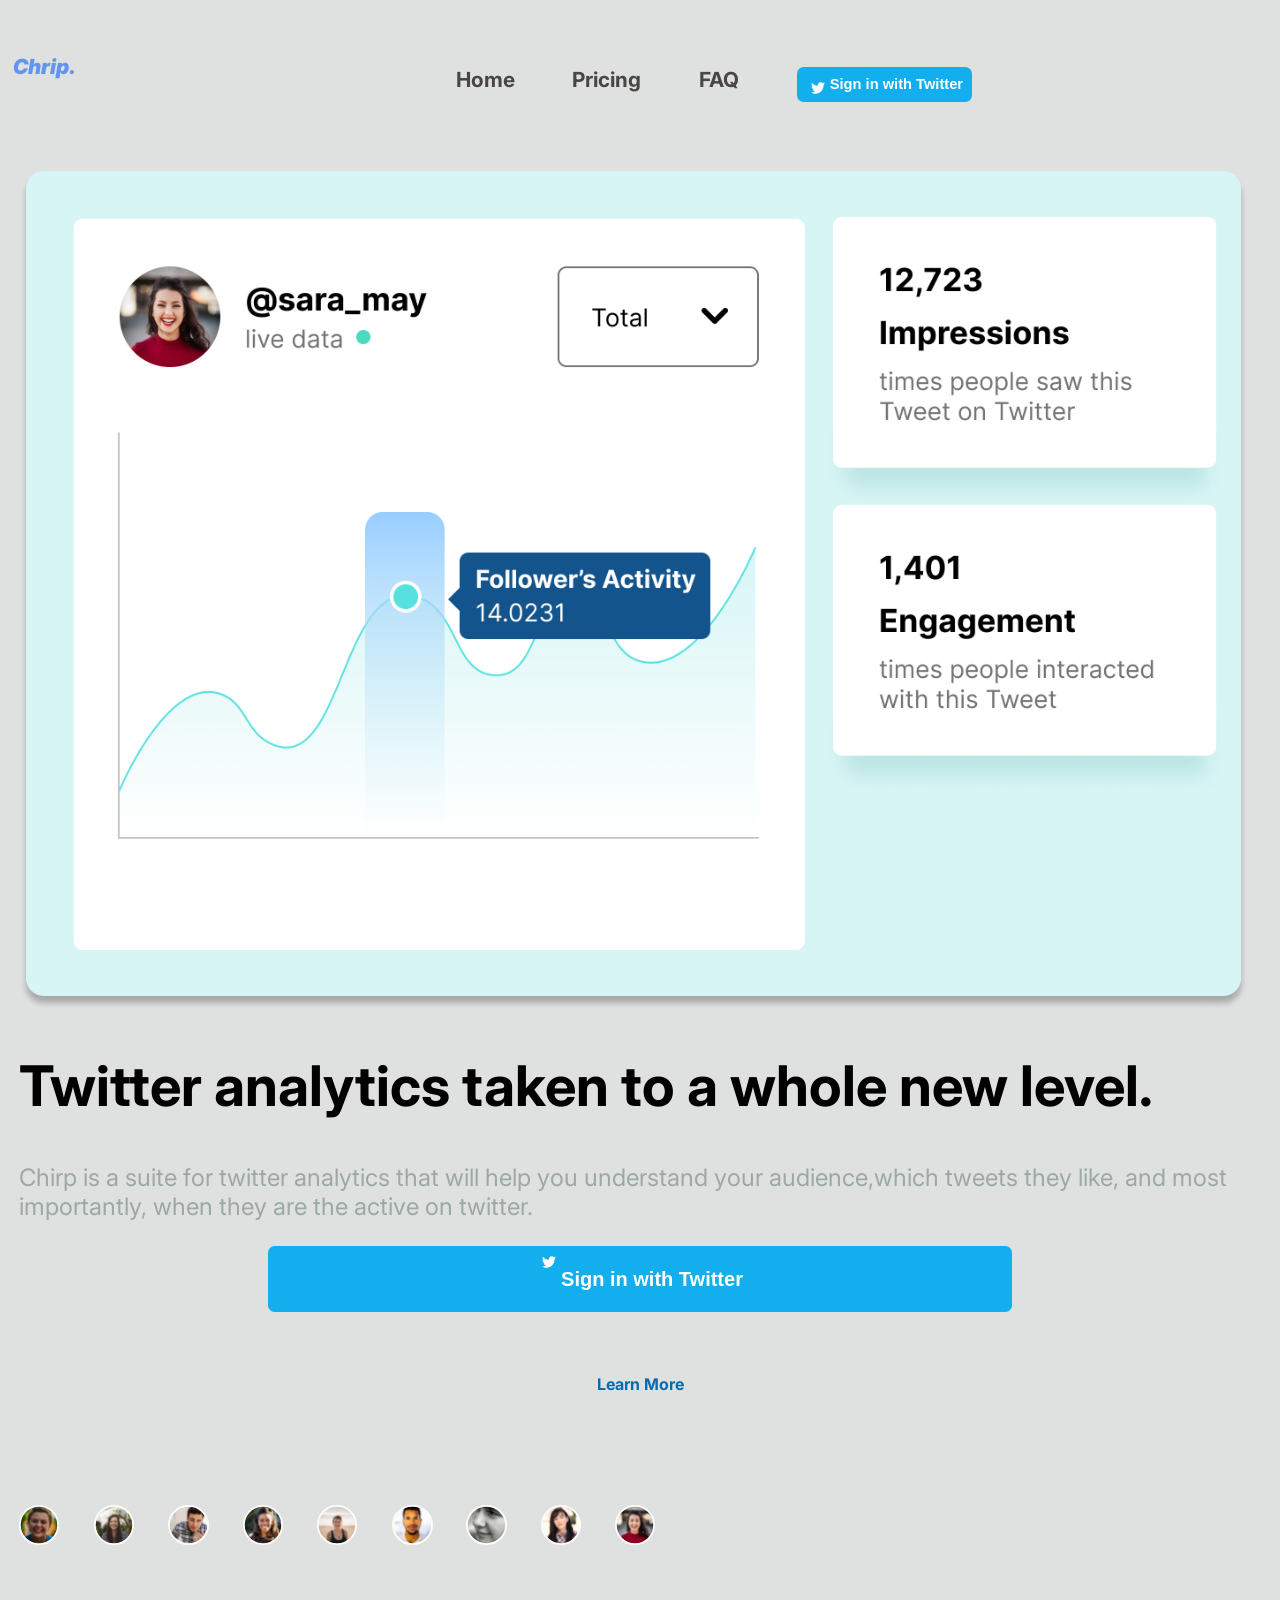
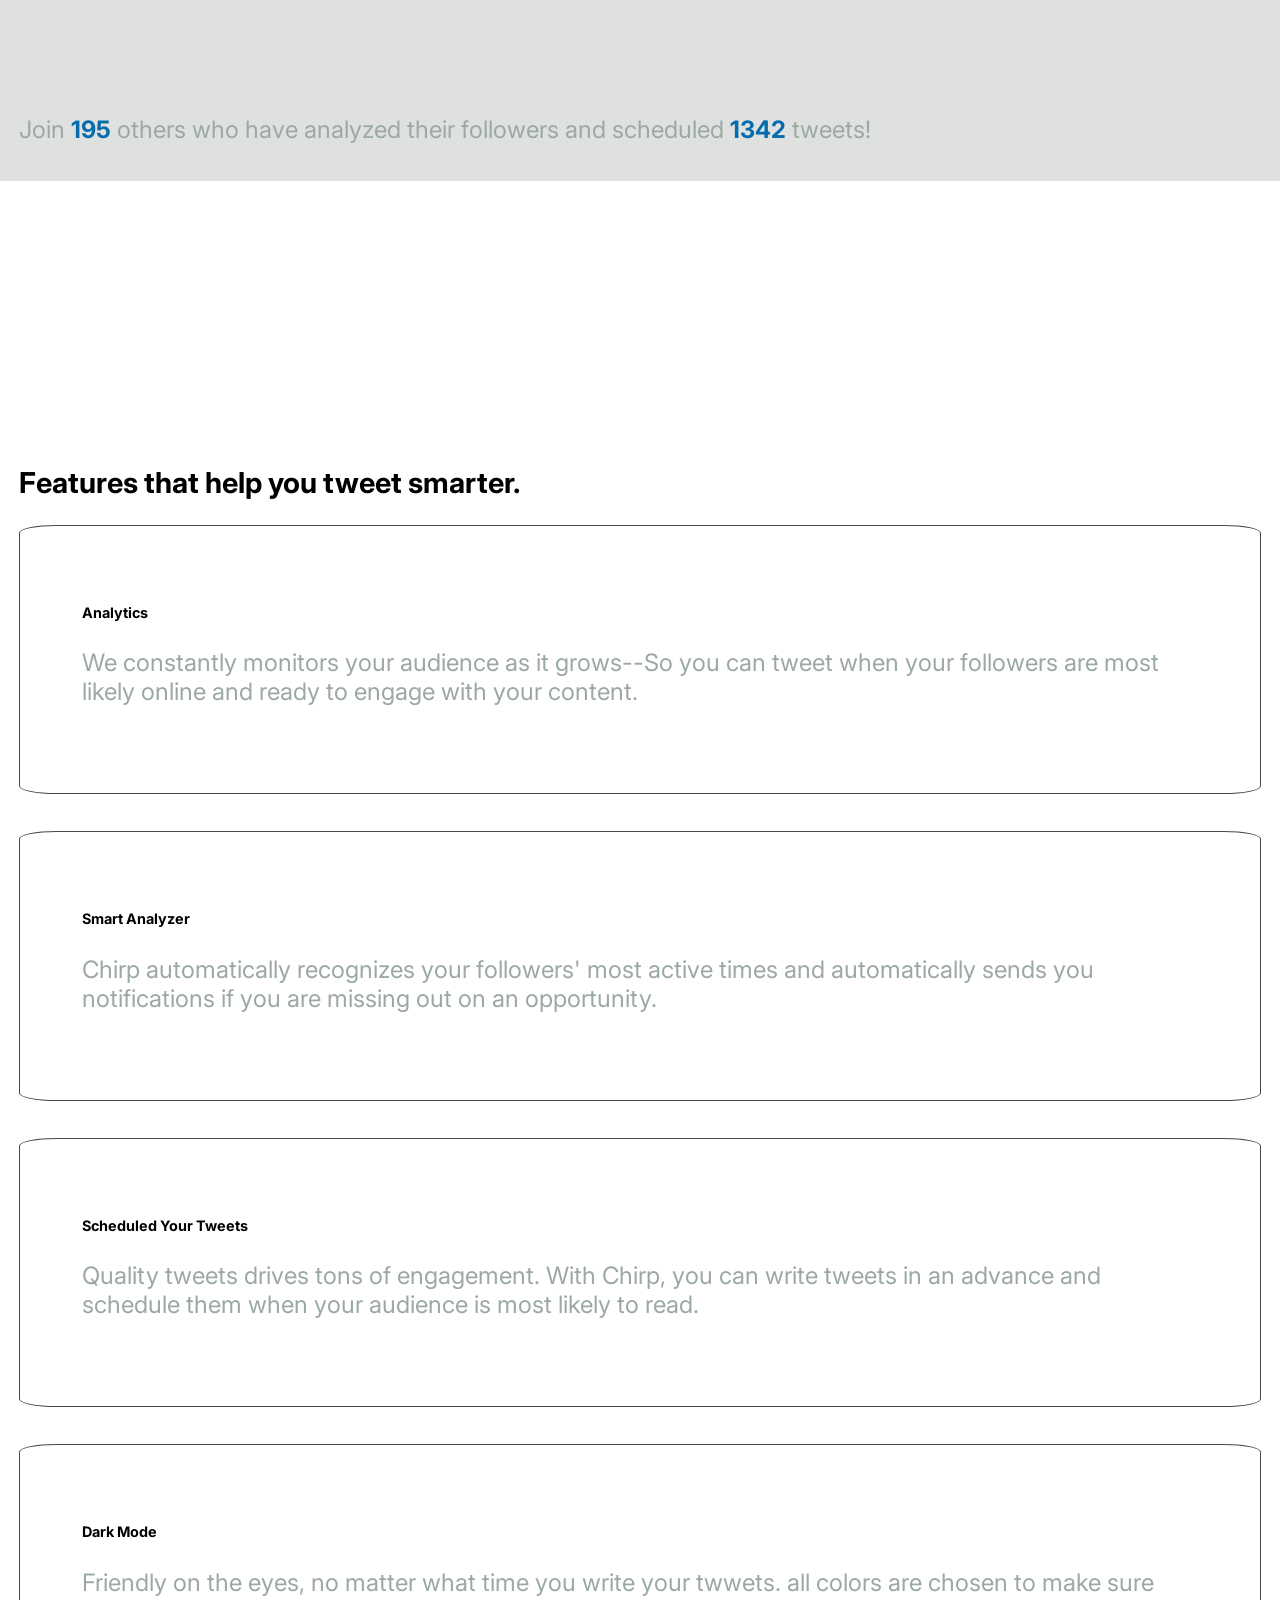
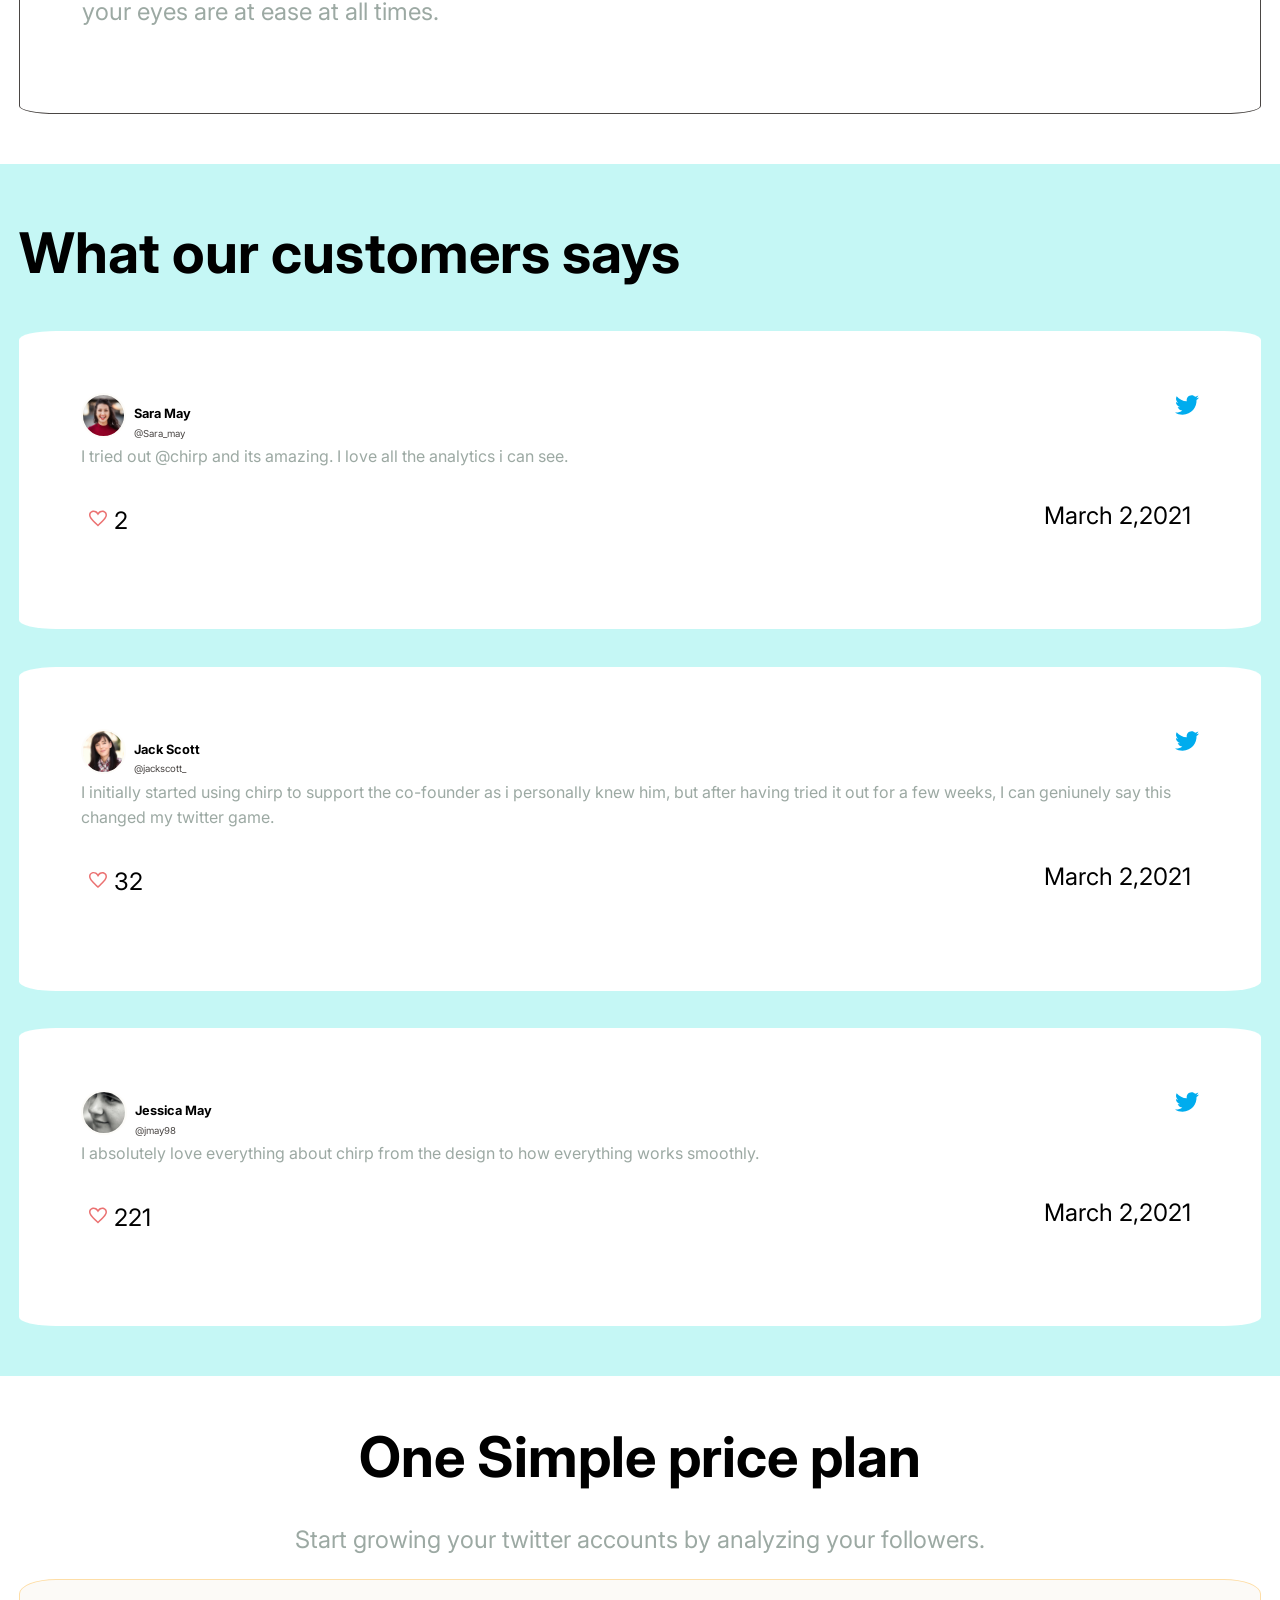
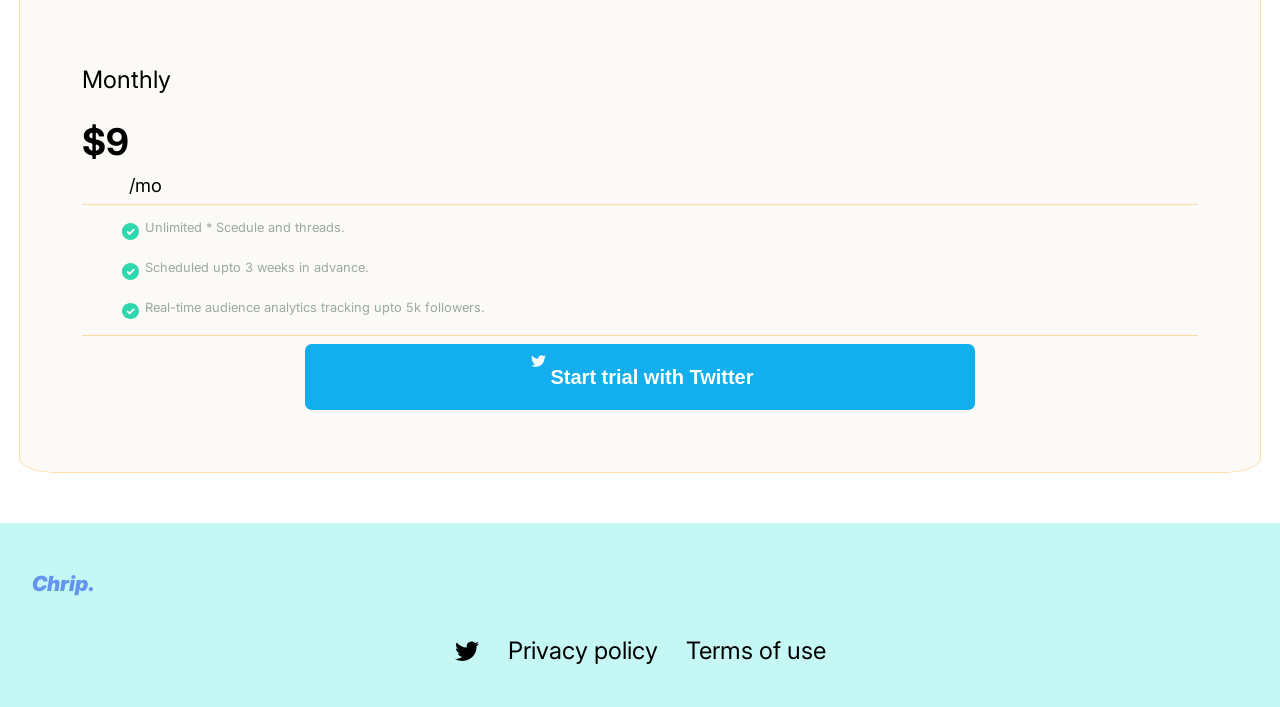
==== commit c5bc35d6: "tabletviewpart2" ====
--- a/index.html
+++ b/index.html
@@ -39,7 +39,12 @@
         </header> 
         <div class="container">
                <div class="hero-img">
-                   <img src="./Assets/Hero Image (Desktop View).png" alt="analytic-img">
+                   <div class="hide-desktop">
+                      <img src="./Assets/Hero Image (Desktop View).png" alt="analytic-img">
+                   </div>
+                   <div class="show-desktop">
+                       <img src="./Assets/Hero Image (Tablet View).png" alt="">
+                   </div>
                </div>
                <div class="details">
                    <h1>
--- a/main.css
+++ b/main.css
@@ -290,21 +290,35 @@
         display: flex;
     }
     .nav{
+        margin-top: 2%;
         width: 70%;
     }
     .nav ul li{
         padding: 3%;
         
     }
+    .nav button{
+        width: 100%;
+        height: 70%;
+        align-items: center;
+    }
     button{
-        width: 100%;
-        height: 50%;
+        width: 60%;
+    }
+    .nav button p{
+        color: #fff;
+        font-size: 1.1em;
     }
     button p{
-        color: #fff;
-        font-size: 1.3em;
-    }
-    
+        font-size: 1.5em;
+    }
+    button .signinbutton img{
+        padding-top: 40%;
+        width: 60%;
+    }
+    button .label p{
+        padding-top: 0;
+    }
     .nav ul {
         position: inherit;
         width: auto;
@@ -323,6 +337,17 @@
         text-align: right;
         padding: 1em 0 5% .3em;
     } 
+    .hero-img img{
+       width: 99%;
+    }
+    p{
+        font-size: 1.5em;
+        line-height: 1.2em;
+    }
+    h1{
+        font-size: 3.5em;
+        line-height: 1.1em;
+    }
     /* .nav ul {
         position: inherit;
         width: auto;
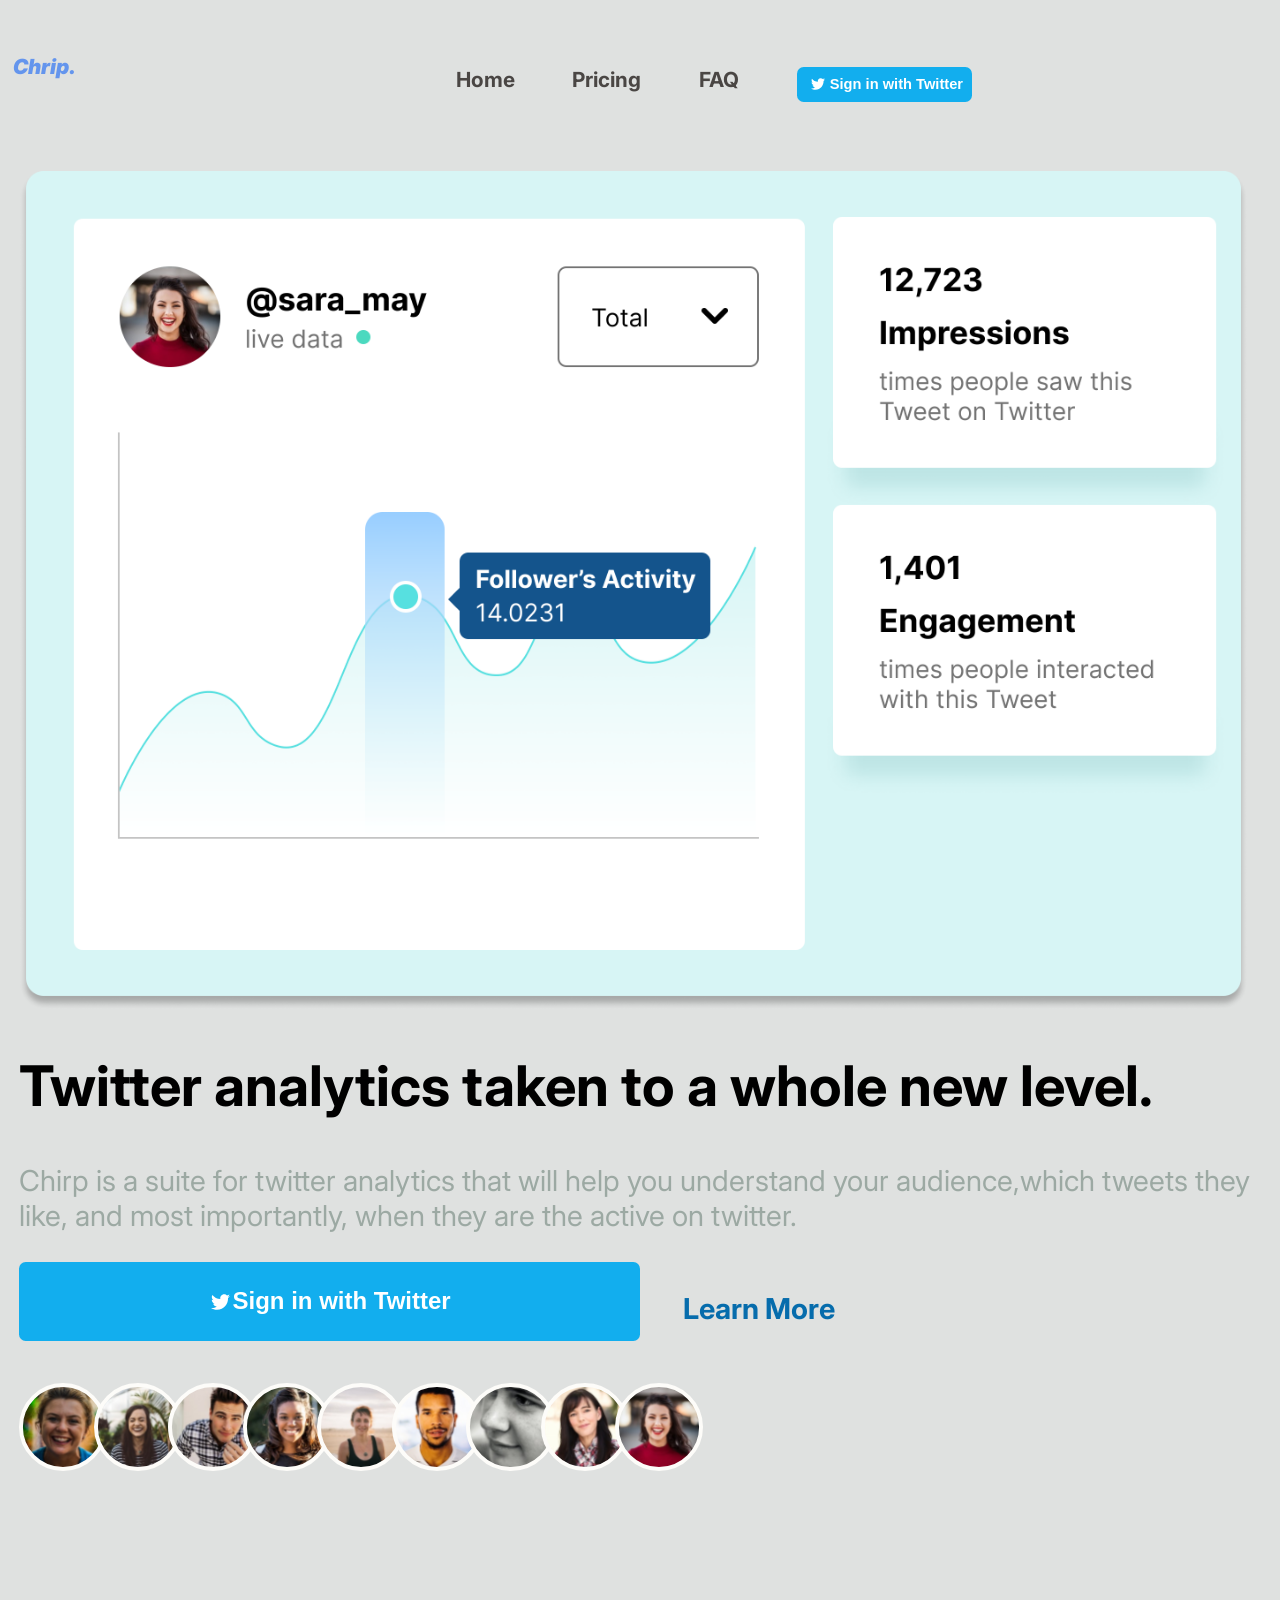
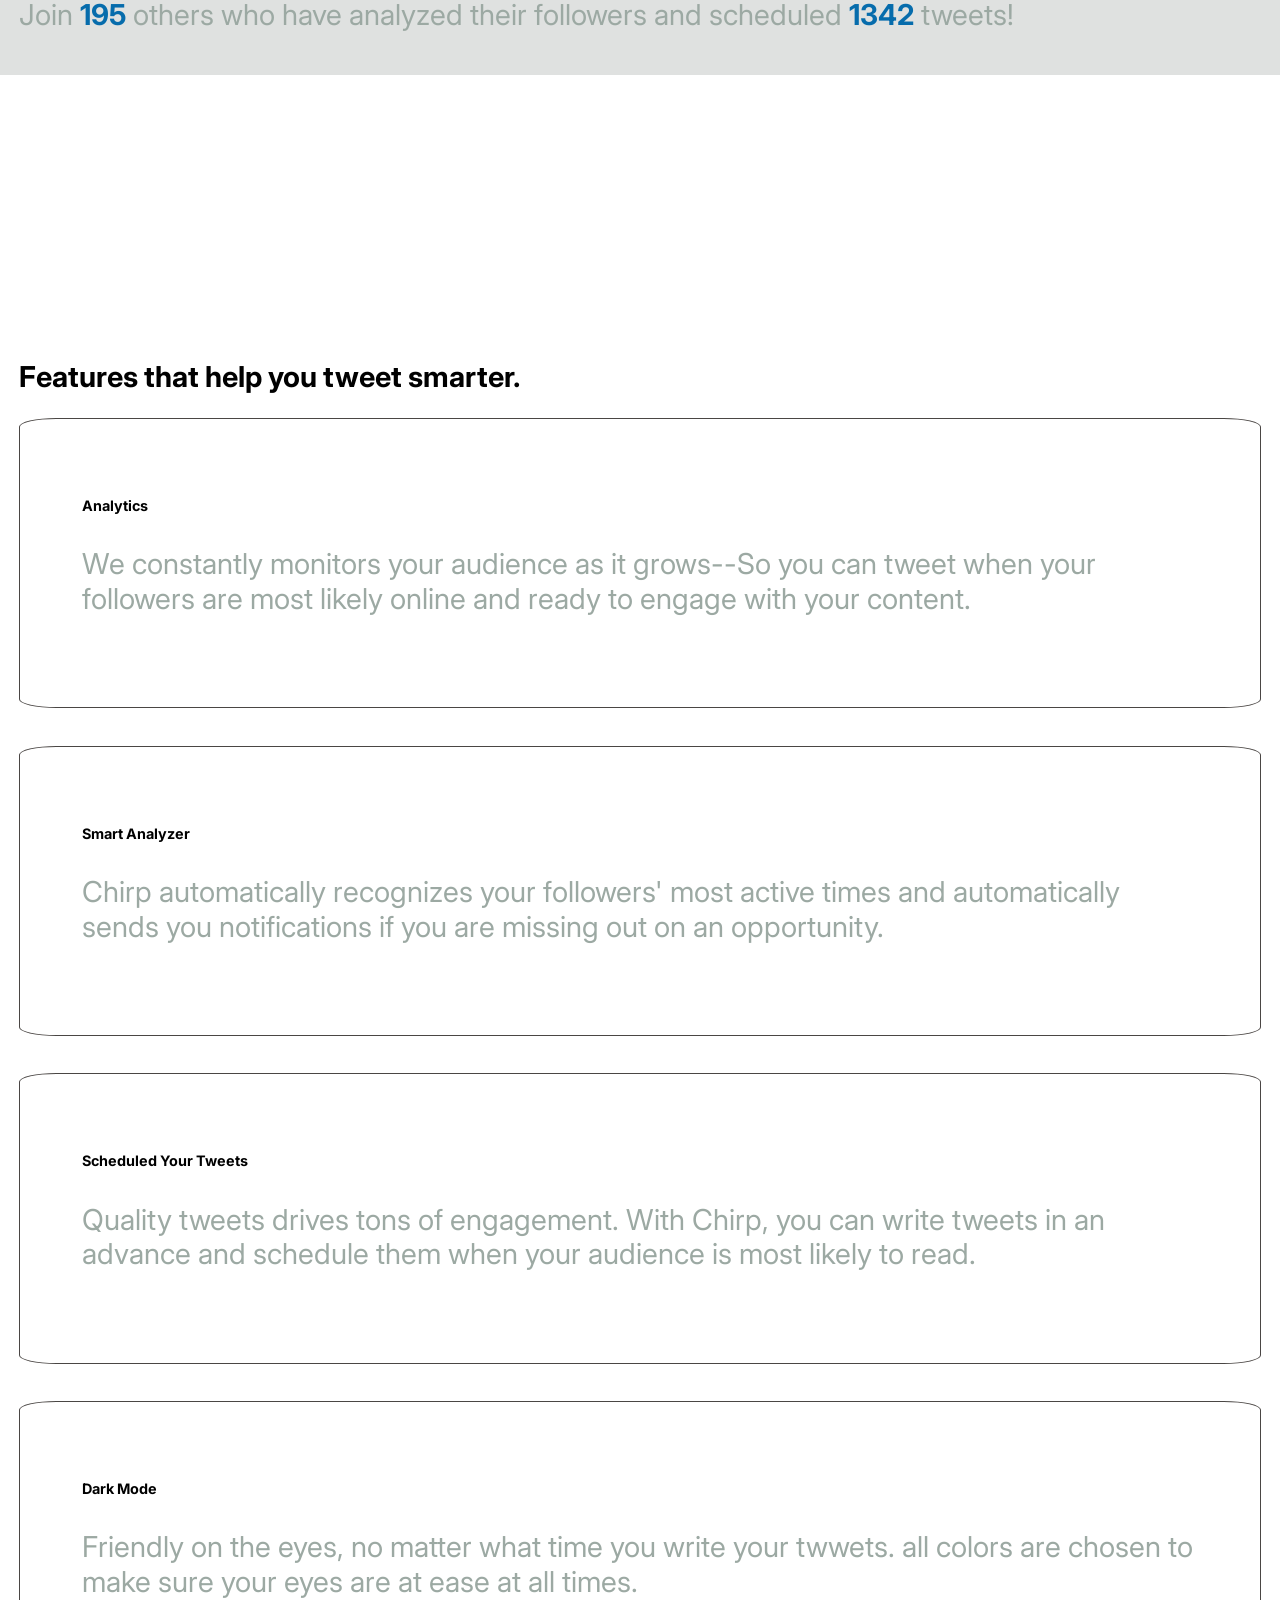
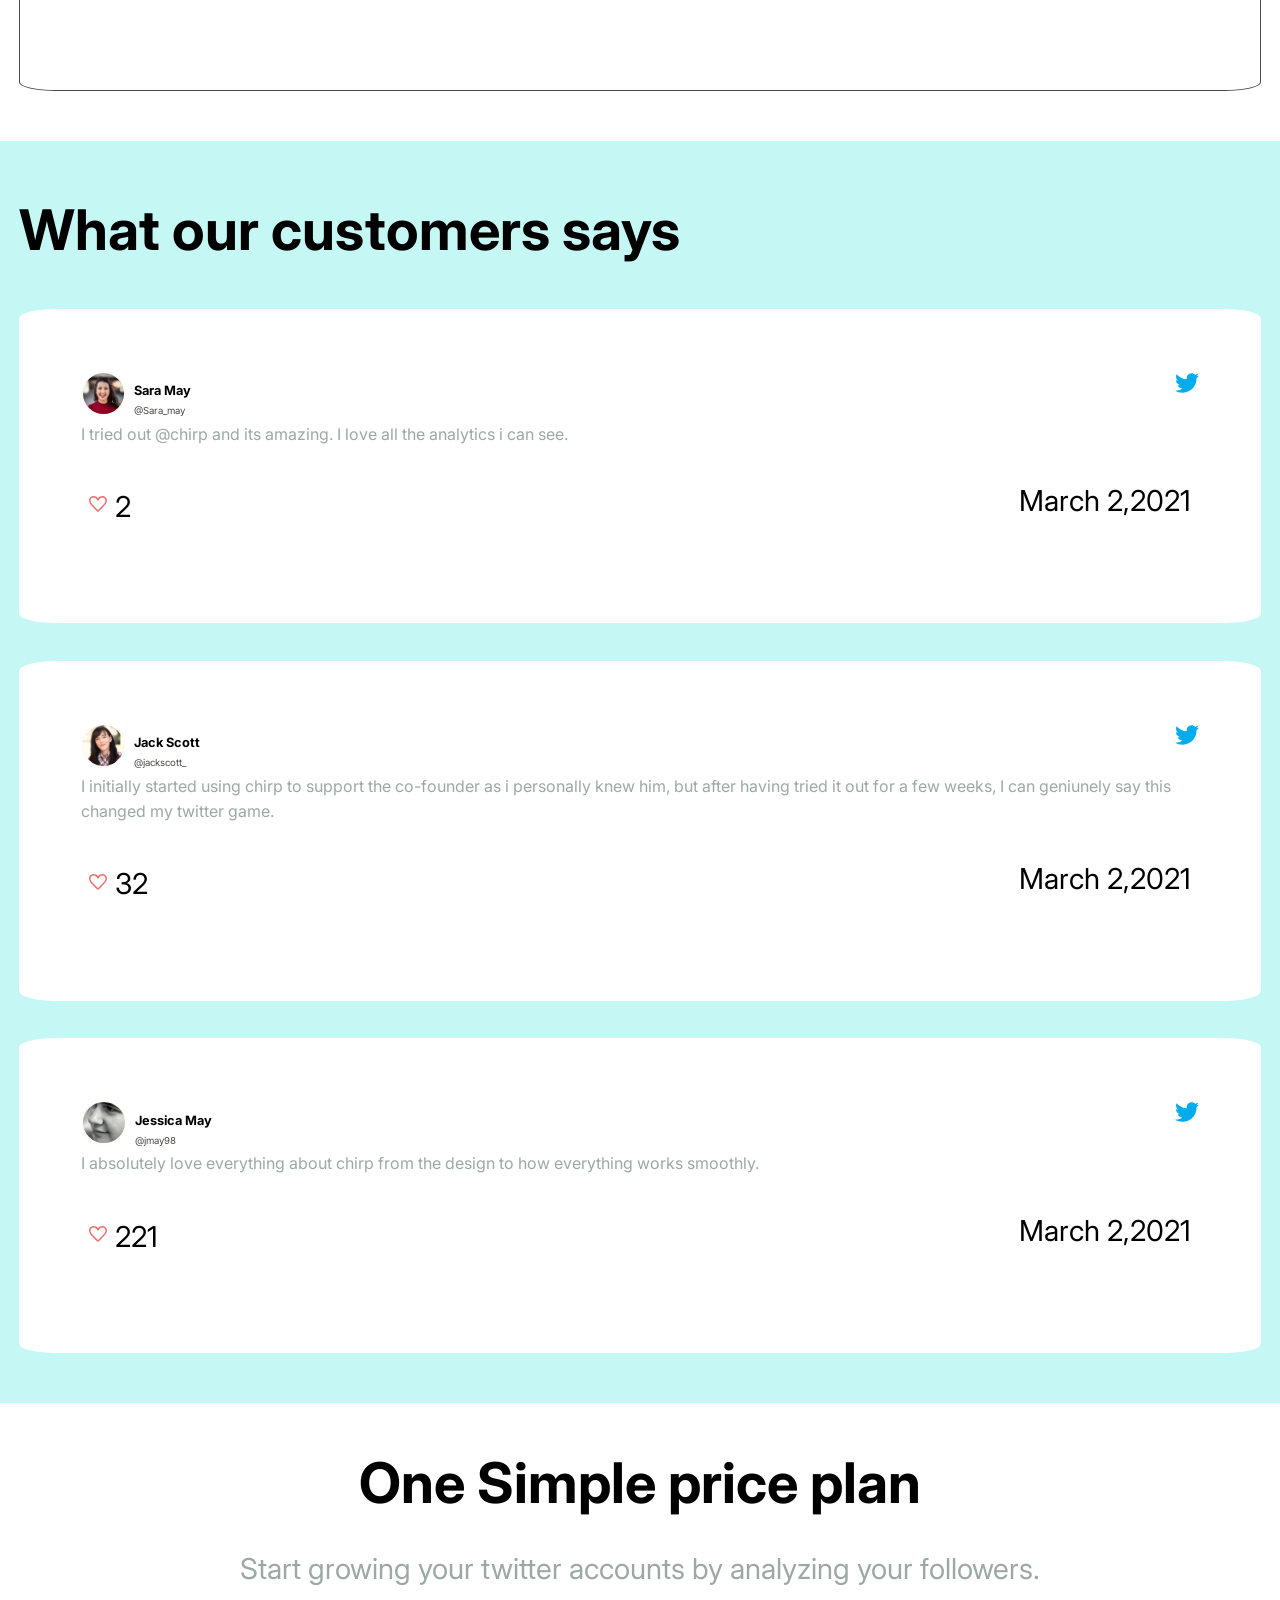
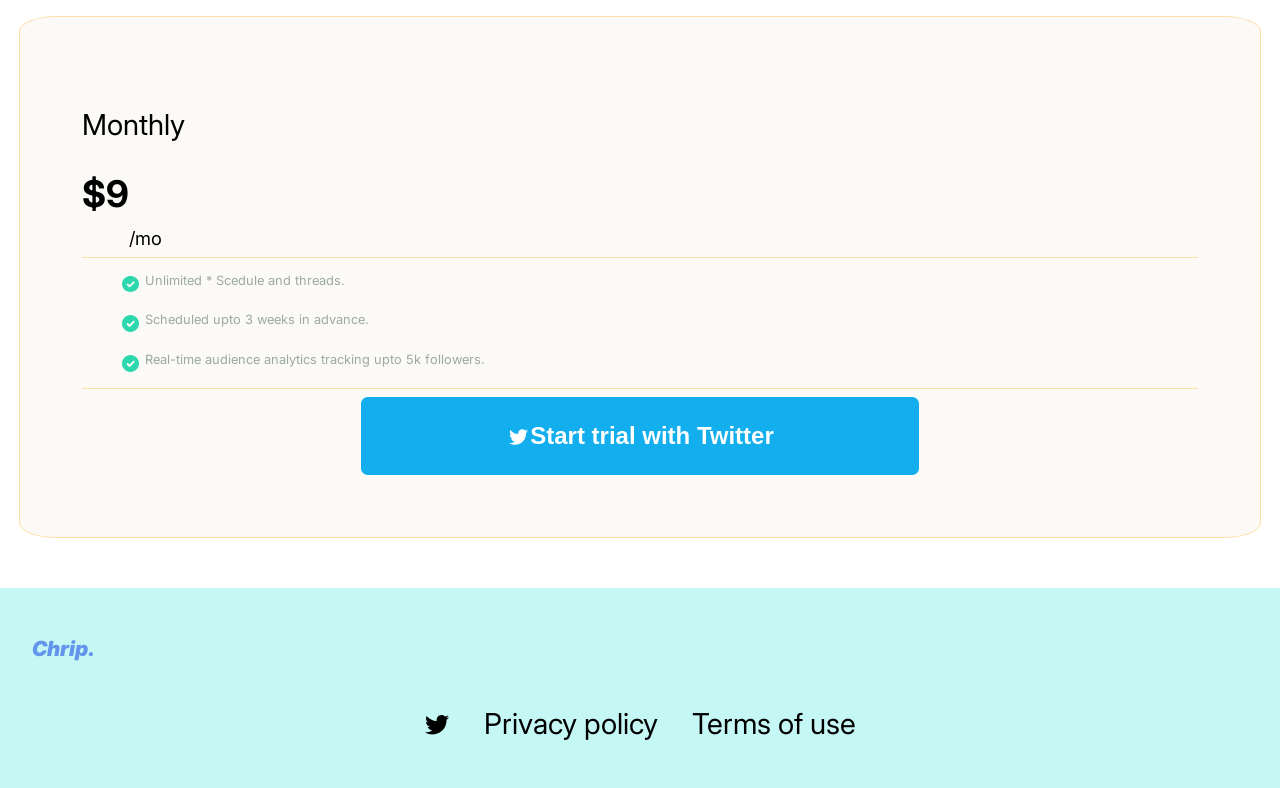
==== commit 510dbde8: "tabletviewpart3" ====
--- a/index.html
+++ b/index.html
@@ -55,7 +55,8 @@
                        understand your audience,which tweets they like, and most importantly,
                        when they are the active on twitter.
                    </p>
-               </div>   
+               </div> 
+               <div class="flex">
                    <button>
                        <div class="signinbutton">
                            <img src="./Assets/Twitter.svg" alt="">
@@ -67,6 +68,7 @@
                    <div class="learn">
                        <a href="#">Learn More </a>
                    </div>
+               </div>   
                 <div class="avatars">
                     <div class="avatar1">
                         <img src="./Assets/userAvatar09.svg" alt="">
--- a/main.css
+++ b/main.css
@@ -303,17 +303,22 @@
         align-items: center;
     }
     button{
-        width: 60%;
+        width: 50%;
+        height: 60%;
     }
     .nav button p{
         color: #fff;
         font-size: 1.1em;
     }
     button p{
-        font-size: 1.5em;
+        font-size: 1.8em;
     }
     button .signinbutton img{
-        padding-top: 40%;
+        padding-top: 130%;
+        width: 80%;
+    }
+    .nav button .signinbutton img{
+        padding-top: 10%;
         width: 60%;
     }
     button .label p{
@@ -341,51 +346,23 @@
        width: 99%;
     }
     p{
-        font-size: 1.5em;
+        font-size: 1.8em;
         line-height: 1.2em;
     }
     h1{
         font-size: 3.5em;
         line-height: 1.1em;
     }
-    /* .nav ul {
-        position: inherit;
-        width: auto;
-        background: none;
-        height: auto;
+    .flex{
         display: flex;
-        padding-top: 0;
-    }
-    .nav ul li{
-        float: left;
-        font-size: 1.3em;
-        font-weight: 500;
-    }
-    .nav ul li a {
-        color: #4a4644;
-        background-color: inherit;
-        text-align: right;
-        padding: 1em 2em;
-    }
-    .nav ul li a:hover{
-        background-color: inherit;
-    } 
-    p{
+    }
+    .learn{
         font-size: 1.8em;
-        line-height: 1.2em;
-    }
-    .logo h1{
-        font-size: 1.8em;
-    }
-    .logo{
-        margin-top: 3%;
+        padding: 1em 2em 2em 1.5em;
+    }
+    .avatars img{
+        height: 5.5em;
+        
     }
     
-    button p{
-        color: #fff;
-        font-weight: 700;
-        font-size: 1.8em;
-    } */
-
-
 }
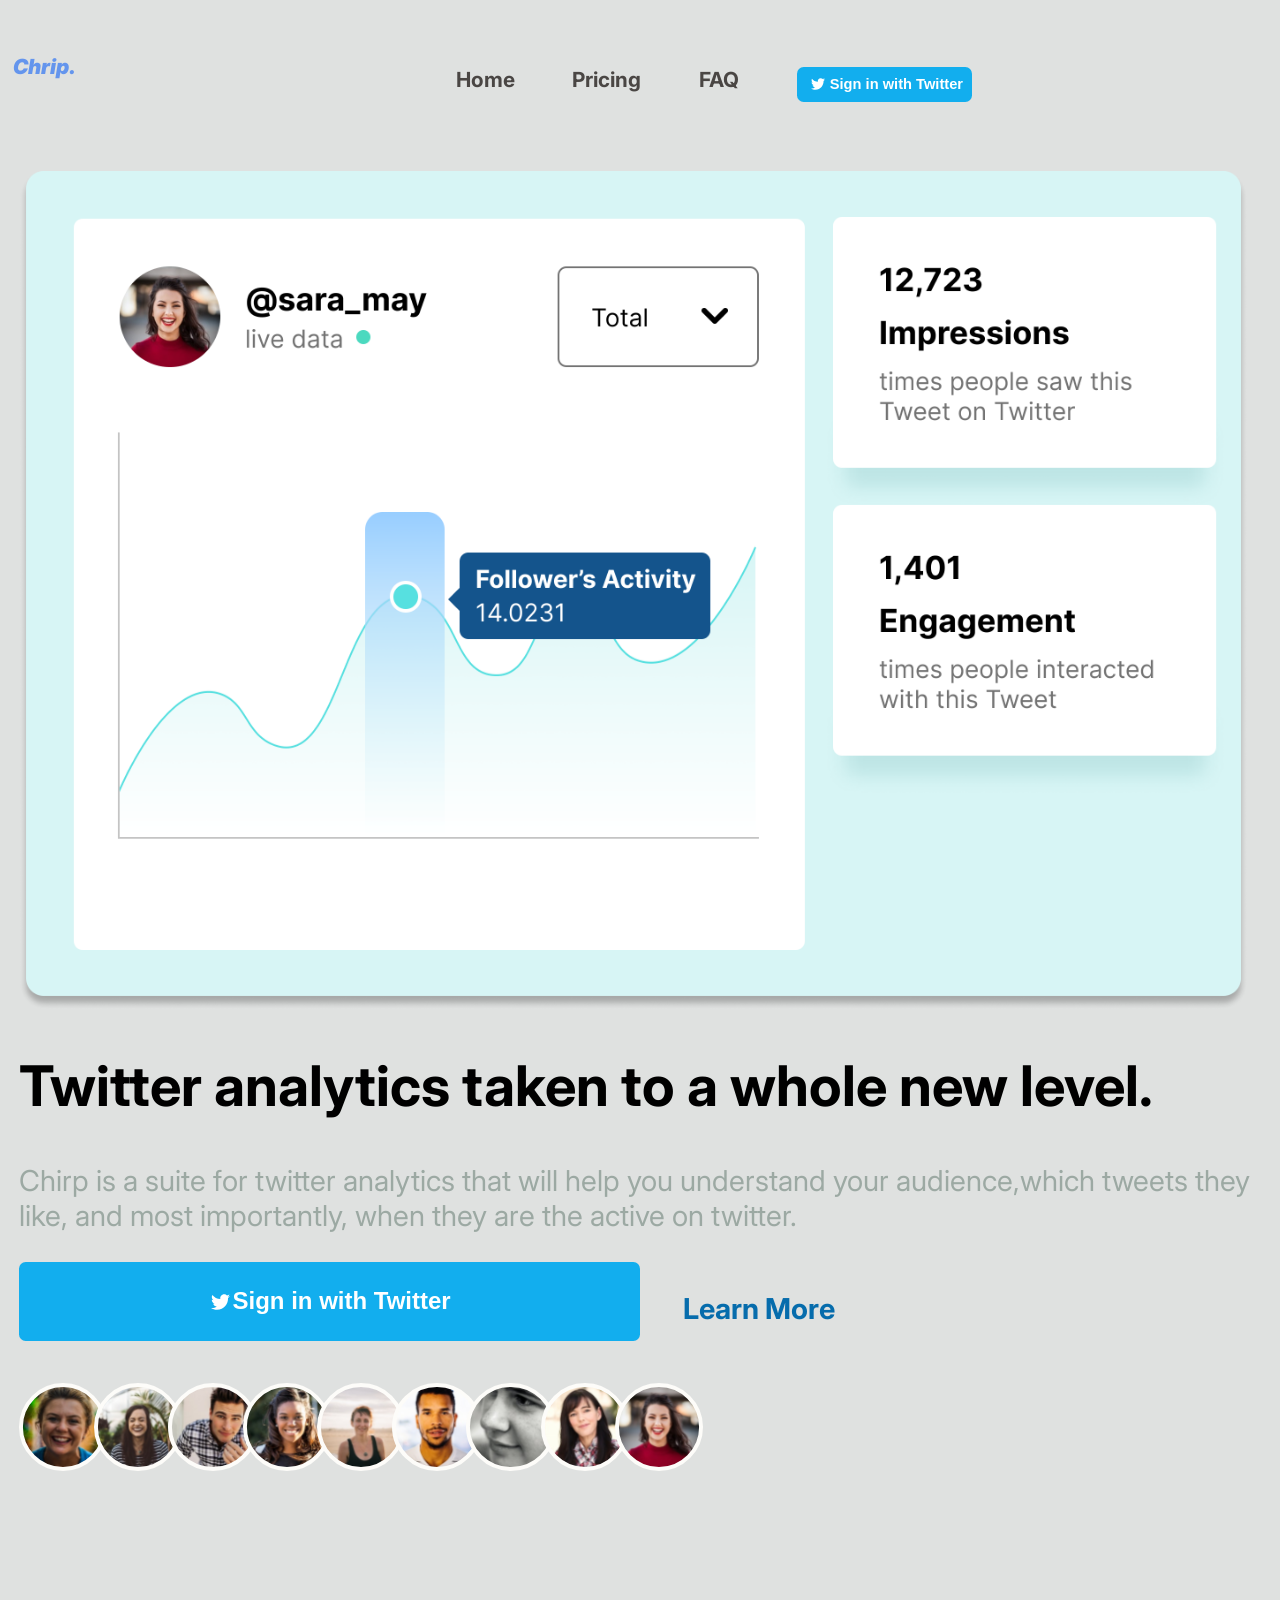
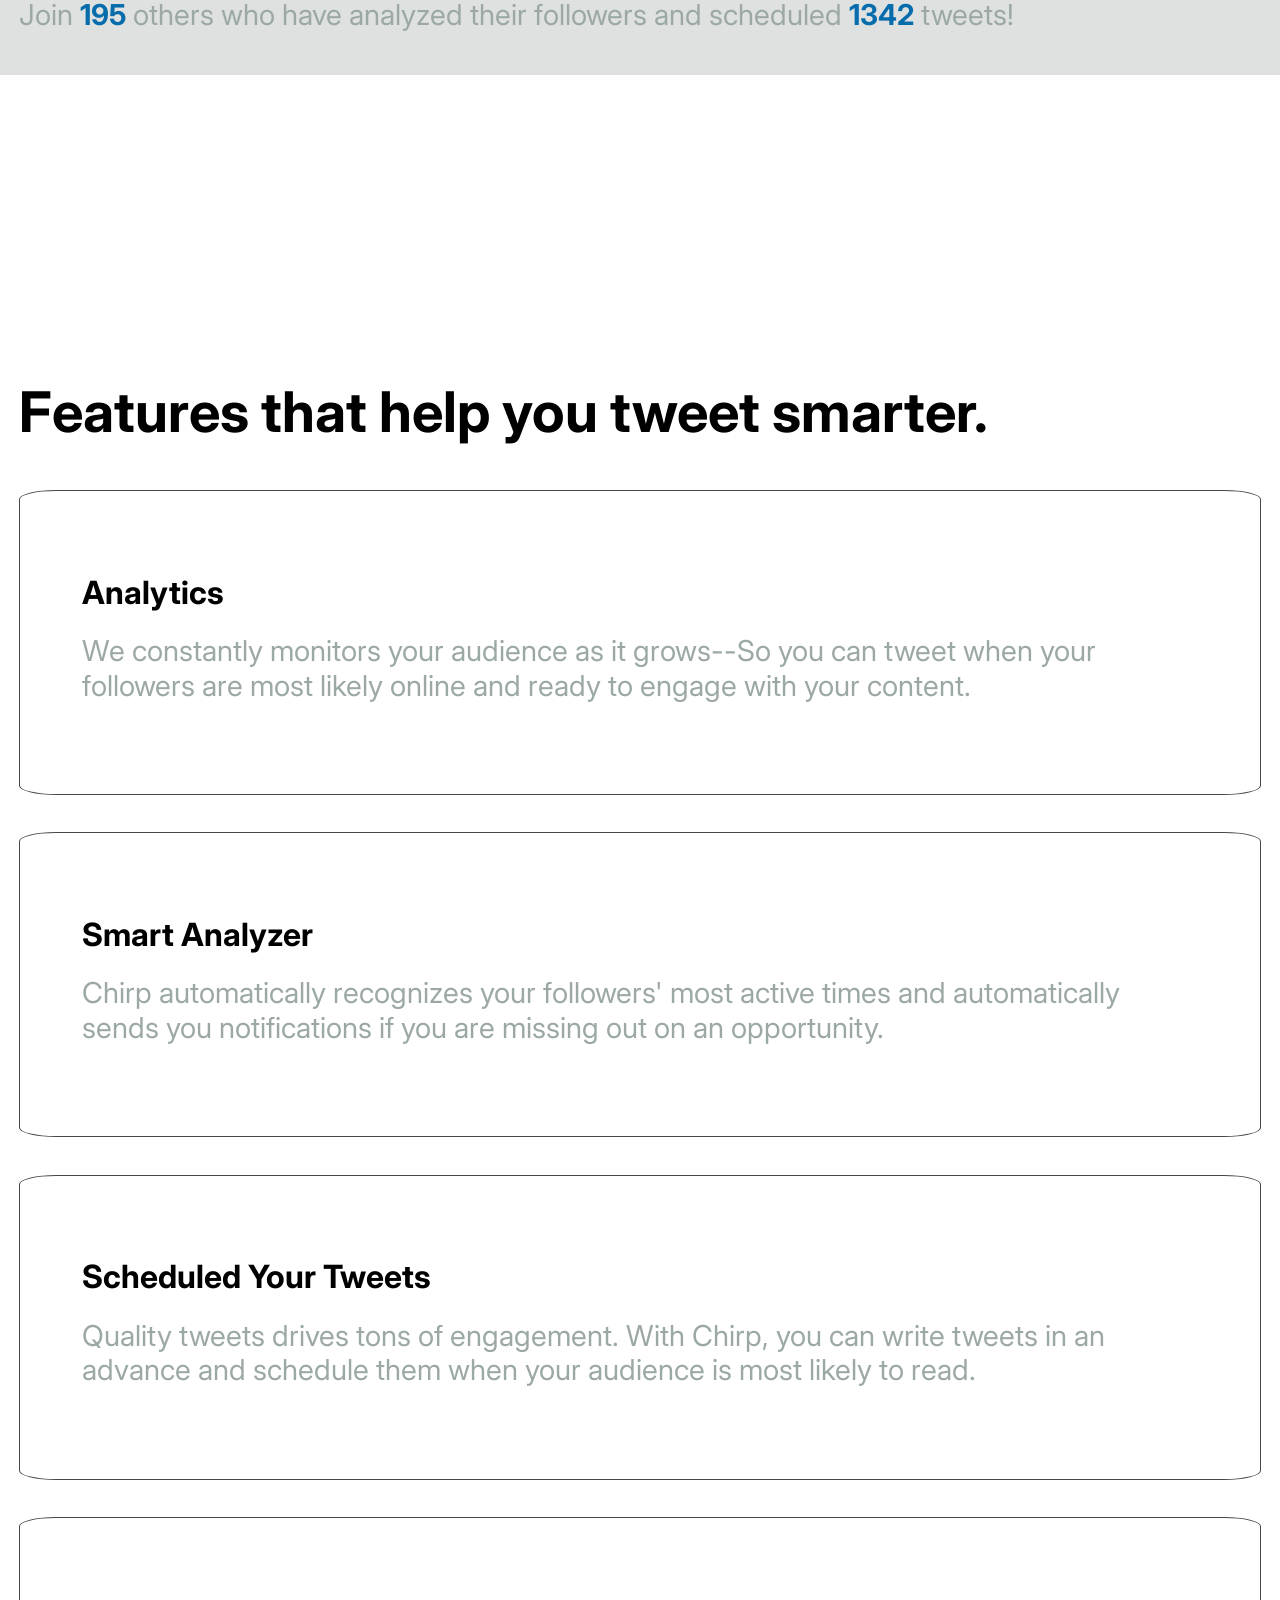
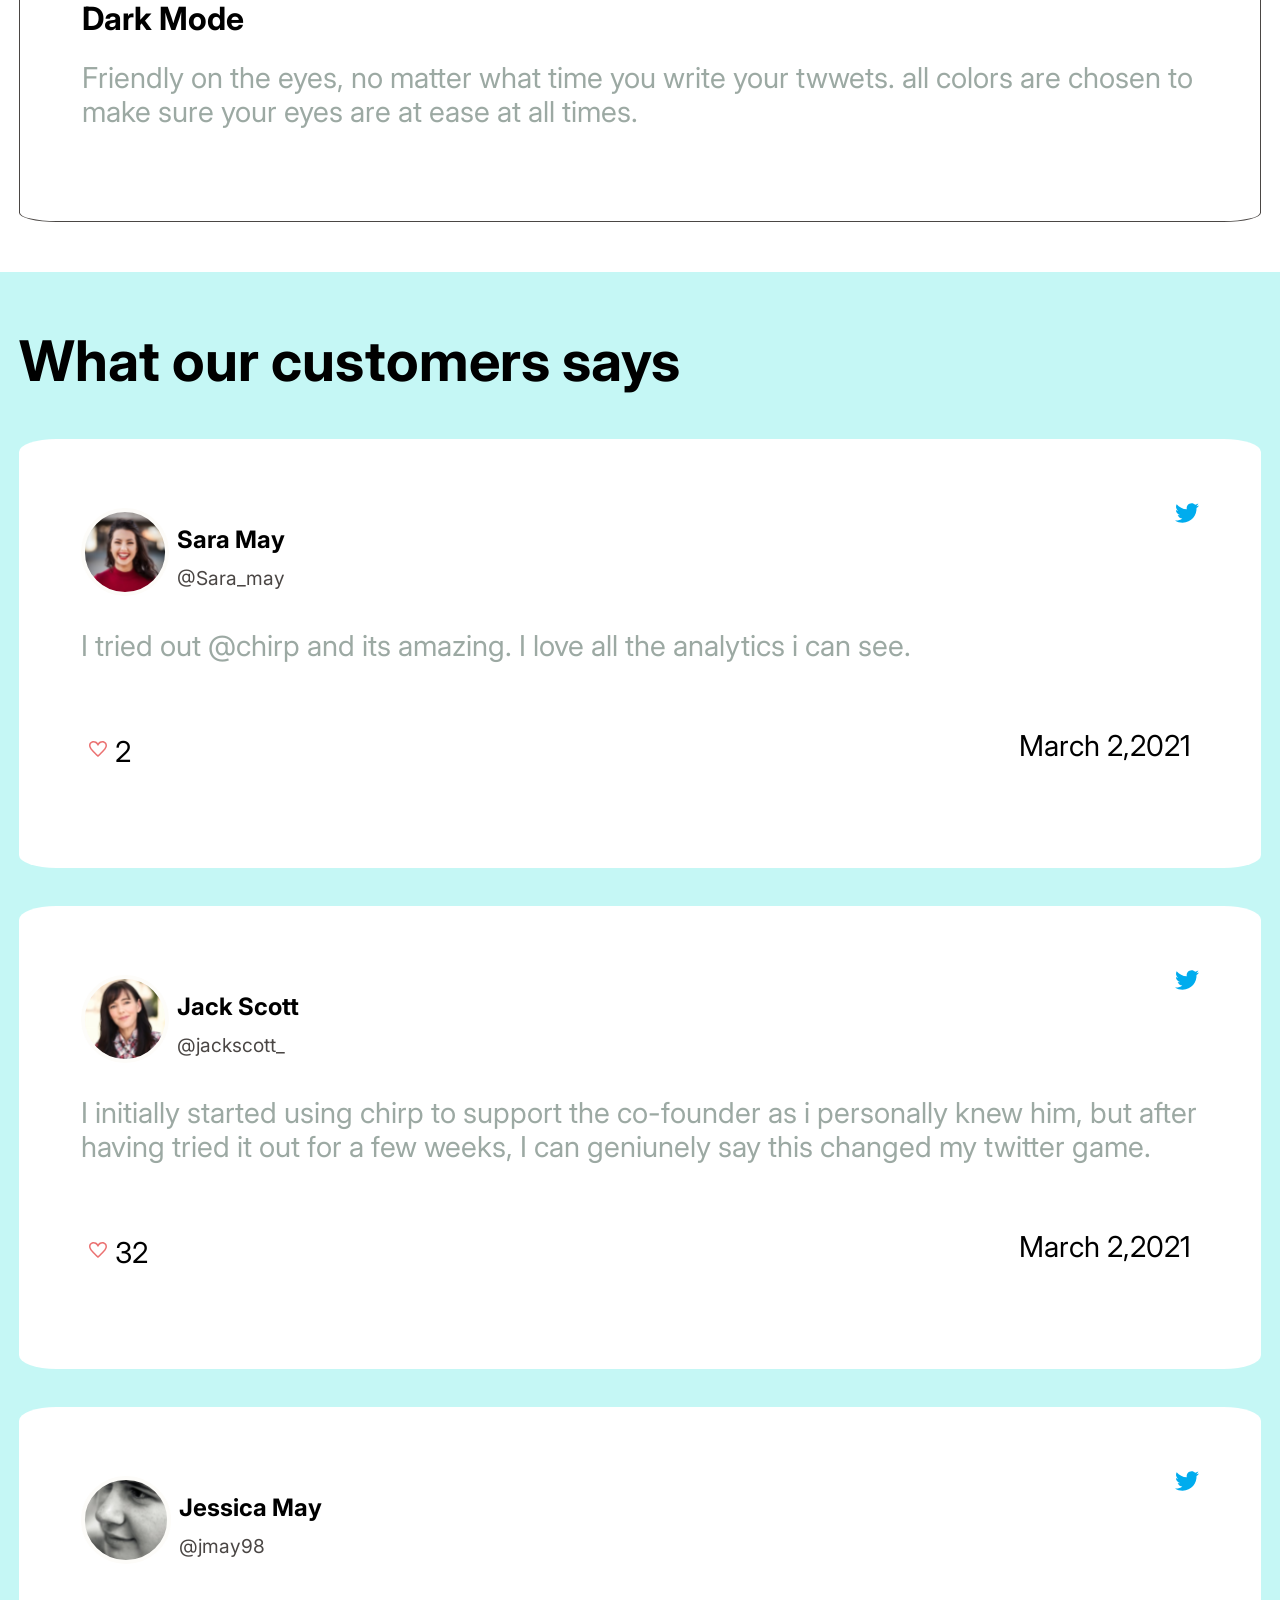
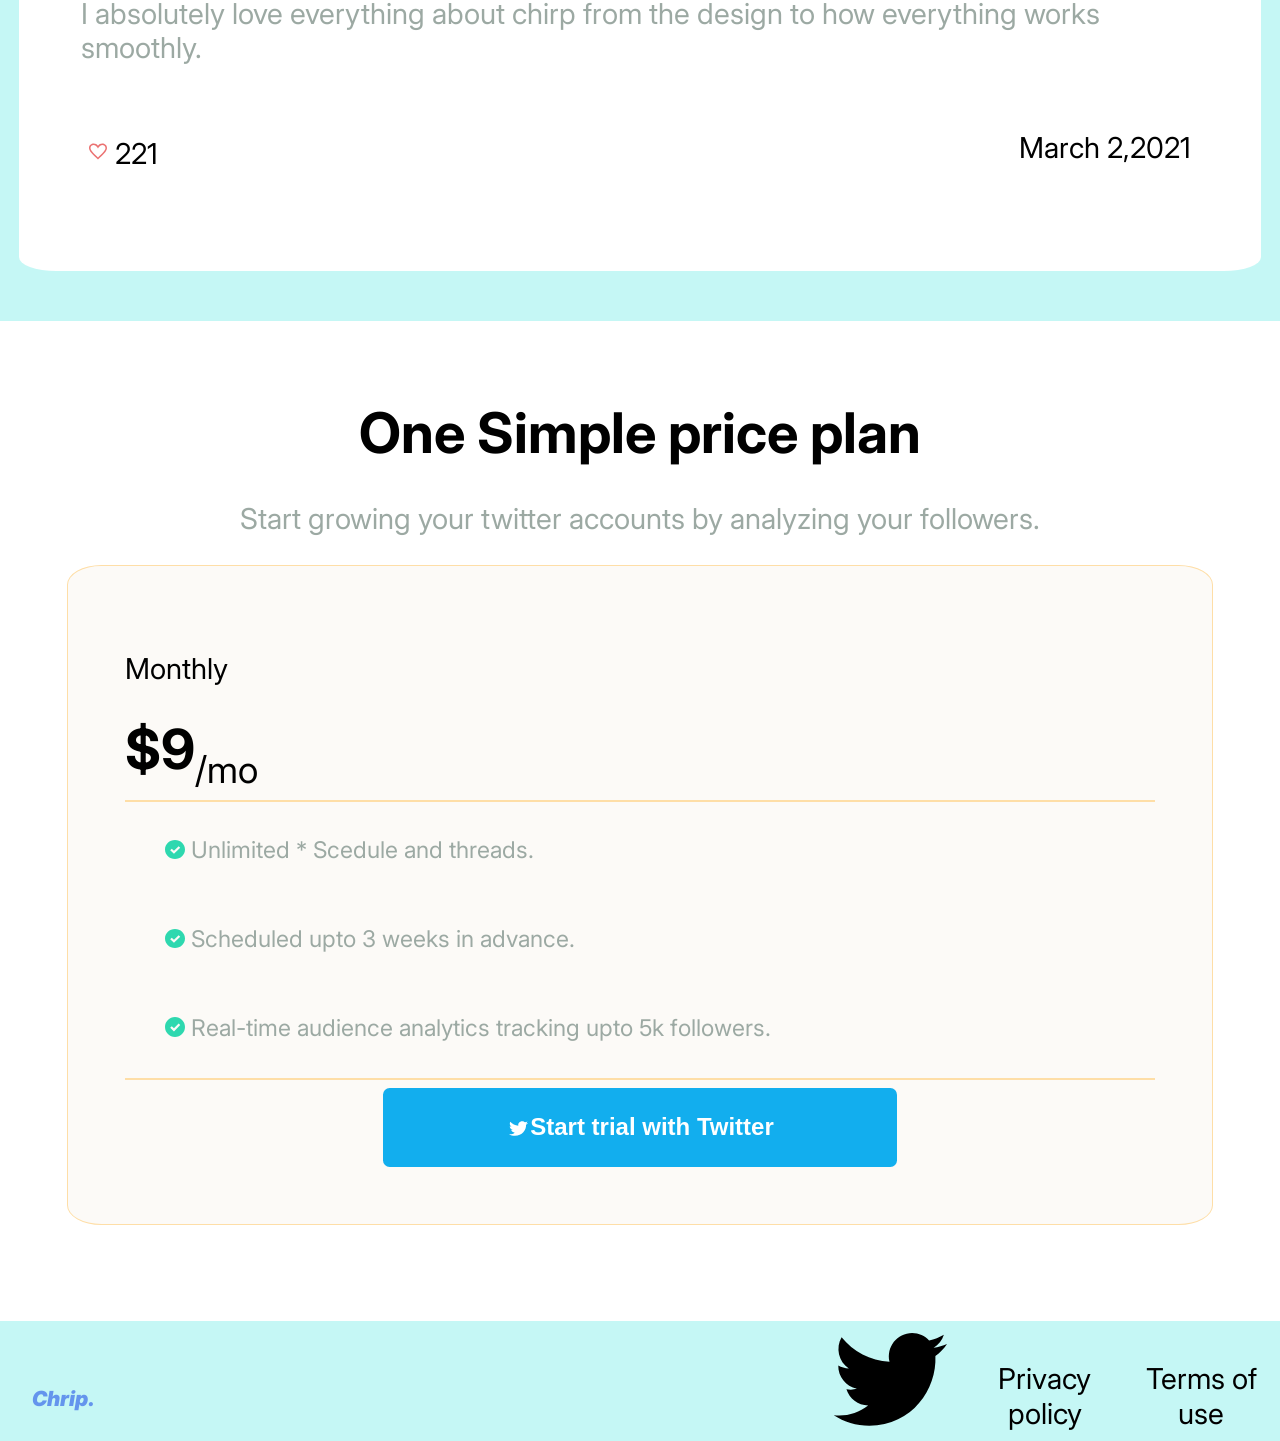
==== commit b89a00a2: "tabletviewdone" ====
--- a/index.html
+++ b/index.html
@@ -155,99 +155,104 @@
                         What our customers says
                     </h1>
                 </div>    
-            <div class="grid">
-                <div class="top-grid">
-                    <div class="user-details">
-                        <div class="user-profile">
-                            <img src="./Assets/userAvatar01.svg" alt="">
-                        </div>
-                        <div class="user-name">
-                            <h3>Sara May</h3>
-                            <p>@Sara_may</p>
-                        </div>
-                    </div>
-                    <div class="twitter-logo">
-                        <img src="./Assets/Twitter (Blue).svg" alt="">
-                    </div>
-                </div>
-                <div class="details">
-                    I tried out @chirp and its amazing.
-                    I love all the analytics i can see.
-                </div>
-                <div class="lower-grid">
-                    <div class="like-button">
-                        <img src="./Assets/Like.svg" alt=""> 
-                         <p>2</p>
-                    </div>
-                    <div class="date">
-                        <p>March 2,2021</p>
-                    </div>
-                </div>
-            </div>
-            <div class="grid">
-                <div class="top-grid">
-                    <div class="user-details">
-                        <div class="user-profile">
-                            <img src="./Assets/userAvatar02.svg" alt="">
-                        </div>
-                        <div class="user-name">
-                            <h3>Jack Scott</h3>
-                            <p>@jackscott_</p>
-                        </div>
-                    </div>
-                    <div class="twitter-logo">
-                        <img src="./Assets/Twitter (Blue).svg" alt="">
-                    </div>
-                </div>
-                <div class="details">
-                    I initially started using chirp to support the co-founder as i personally knew him,
-                    but after having tried it out for a few weeks, I can geniunely say this changed 
-                    my twitter game.
-                </div>
-                <div class="lower-grid">
-                    <div class="like-button">
-                        <img src="./Assets/Like.svg" alt="">
+                <div class="grid">
+                    <div class="top-grid">
+                        <div class="user-details">
+                            <div class="avatars">
+                                <img src="./Assets/userAvatar01.svg" alt="">
+                            </div>
+                            <div class="user-name">
+                                <h3>Sara May</h3>
+                                <p>@Sara_may</p>
+                            </div>
+                        </div>
+                        <div class="twitter-logo">
+                            <img src="./Assets/Twitter (Blue).svg" alt="">
+                        </div>
+                    </div>
+                    <div class="details">
+                    <p> I tried out @chirp and its amazing.
+                        I love all the analytics i can see.
+                        </p>
+                    </div>
+                    <div class="lower-grid">
+                        <div class="like-button">
+                            <img src="./Assets/Like.svg" alt=""> 
+                            <p>2</p>
+                        </div>
+                        <div class="date">
+                            <p>March 2,2021</p>
+                        </div>
+                    </div>
+                </div>
+                <div class="grid">
+                    <div class="top-grid">
+                        <div class="user-details">
+                            <div class="avatars">
+                                <img src="./Assets/userAvatar02.svg" alt="">
+                            </div>
+                            <div class="user-name">
+                                <h3>Jack Scott</h3>
+                                <p>@jackscott_</p>
+                            </div>
+                        </div>
+                        <div class="twitter-logo">
+                            <img src="./Assets/Twitter (Blue).svg" alt="">
+                        </div>
+                    </div>
+                    <div class="details">
                         <p>
-                            32
+                        I initially started using chirp to support the co-founder as i personally knew him,
+                        but after having tried it out for a few weeks, I can geniunely say this changed 
+                        my twitter game.
                         </p>
                     </div>
-                    <div class="date">
-                        <p>March 2,2021</p>
-                    </div>
-                </div>
-            </div>
-            <div class="grid">
-                <div class="top-grid">
-                    <div class="user-details">
-                        <div class="user-profile">
-                            <img src="./Assets/userAvatar03.svg" alt="">
-                        </div>
-                        <div class="user-name">
-                            <h3>Jessica May</h3>
-                            <p>@jmay98</p>
-                        </div>
-                    </div>
-                    <div class="twitter-logo">
-                        <img src="./Assets/Twitter (Blue).svg" alt="">
-                    </div>
-                </div>
-                <div class="details">
-                    I absolutely love everything about chirp from the design to how 
-                    everything works smoothly.
-                </div>
-                <div class="lower-grid">
-                    <div class="like-button">
-                        <img src="./Assets/Like.svg" alt="">
+                    <div class="lower-grid">
+                        <div class="like-button">
+                            <img src="./Assets/Like.svg" alt="">
+                            <p>
+                                32
+                            </p>
+                        </div>
+                        <div class="date">
+                            <p>March 2,2021</p>
+                        </div>
+                    </div>
+                </div>
+                <div class="grid">
+                    <div class="top-grid">
+                        <div class="user-details">
+                            <div class="avatars">
+                                <img src="./Assets/userAvatar03.svg" alt="">
+                            </div>
+                            <div class="user-name">
+                                <h3>Jessica May</h3>
+                                <p>@jmay98</p>
+                            </div>
+                        </div>
+                        <div class="twitter-logo">
+                            <img src="./Assets/Twitter (Blue).svg" alt="">
+                        </div>
+                    </div>
+                    <div class="details">
                         <p>
-                            221
+                        I absolutely love everything about chirp from the design to how 
+                        everything works smoothly.
                         </p>
                     </div>
-                   
-                    <div class="date">
-                        <p>March 2,2021</p>
-                    </div>
-                </div>
-            </div>
+                    <div class="lower-grid">
+                        <div class="like-button">
+                            <img src="./Assets/Like.svg" alt="">
+                            <p>
+                                221
+                            </p>
+                        </div>
+                    
+                        <div class="date">
+                            <p>March 2,2021</p>
+                        </div>
+                    </div>
+                </div>
             </div>
         </div>
     </section>
@@ -273,17 +278,17 @@
                 <ul>
                     <li class="price-details">
                         <div class="checkmark"> <img src="./Assets/Checkmark.svg" alt=""></div>
-                        <div class="details">Unlimited * Scedule and threads.</div>
+                        <div class="details"> <p> Unlimited * Scedule and threads. </p></div>
                     </li>
                     <br>
                     <li class="price-details">
                         <div class="checkmark"> <img src="./Assets/Checkmark.svg" alt=""></div>
-                        <div class="details">Scheduled upto 3 weeks in advance.</div>
+                        <div class="details"> <p> Scheduled upto 3 weeks in advance. </p> </div>
                     </li>
                     <br>
                     <li class="price-details">
                         <div class="checkmark"> <img src="./Assets/Checkmark.svg" alt=""></div>
-                        <div class="details">Real-time audience analytics tracking upto 5k followers.</div>
+                        <div class="details"> <p> Real-time audience analytics tracking upto 5k followers. </p></div>
                     </li>
                 </ul>
                 <hr>
@@ -301,14 +306,16 @@
     <section class="blue-box">
        <div class="container">
            <footer>
-            <div class="logo">
-                <h1>Chrip.</h1>
-            </div>
-            <div class="links">
-                <img src="./Assets/Twitter (Black).svg" alt="">
-                <p> <a href="#">Privacy policy</a> </p>
-                <p> <a href="#">Terms of use</a> </p>
-            </div>
+               <div class="flex">
+                    <div class="logo">
+                        <h1>Chrip.</h1>
+                    </div>
+                    <div class="links">
+                        <img src="./Assets/Twitter (Black).svg" alt="">
+                        <p> <a href="#">Privacy policy</a> </p>
+                        <p> <a href="#">Terms of use</a> </p>
+                    </div>
+                </div>    
            </footer>
        </div>
     </section>
--- a/main.css
+++ b/main.css
@@ -135,7 +135,7 @@
 .features{
     padding-top: 20%;
 }
-.features h1{
+h1{
     font-size: 1.8em;
     line-height: 1.2em;
 }
@@ -148,7 +148,7 @@
     margin-bottom: 3%;
     border-width: thin;
 }
-.grid h2{
+h2{
     color: #000;
     font-size: .9em;
 }
@@ -166,7 +166,7 @@
 .user-details{
     display: inline-flex;
 }
-.user-name h3{
+h3{
     font-size: .8em;
 }
 .user-name{
@@ -364,5 +364,38 @@
         height: 5.5em;
         
     }
+    h2{
+        font-size: 2em;
+    }
+    h3{
+        font-size: 1.5em;
+    }
+    .user-name p{
+        font-size: 1.2em;
+    }
+    .user-details img{
+        padding-top: 8%;
+    }
+    .container .price-plan{
+        padding: 2em 3em 3em 3em;
+    }
+    hr{
+        height: 2px;
+    }
+    .price-details img{
+        height: 1.5em;
+        margin-top: 2.0em;
+        
+    }
+    .large{
+        font-size: 1.5em;
+    }
+    .month{
+        font-size: 1em;
+        margin-top: 3%;
+    }
+    footer .flex{
+        justify-content: space-between;
+    }
     
 }
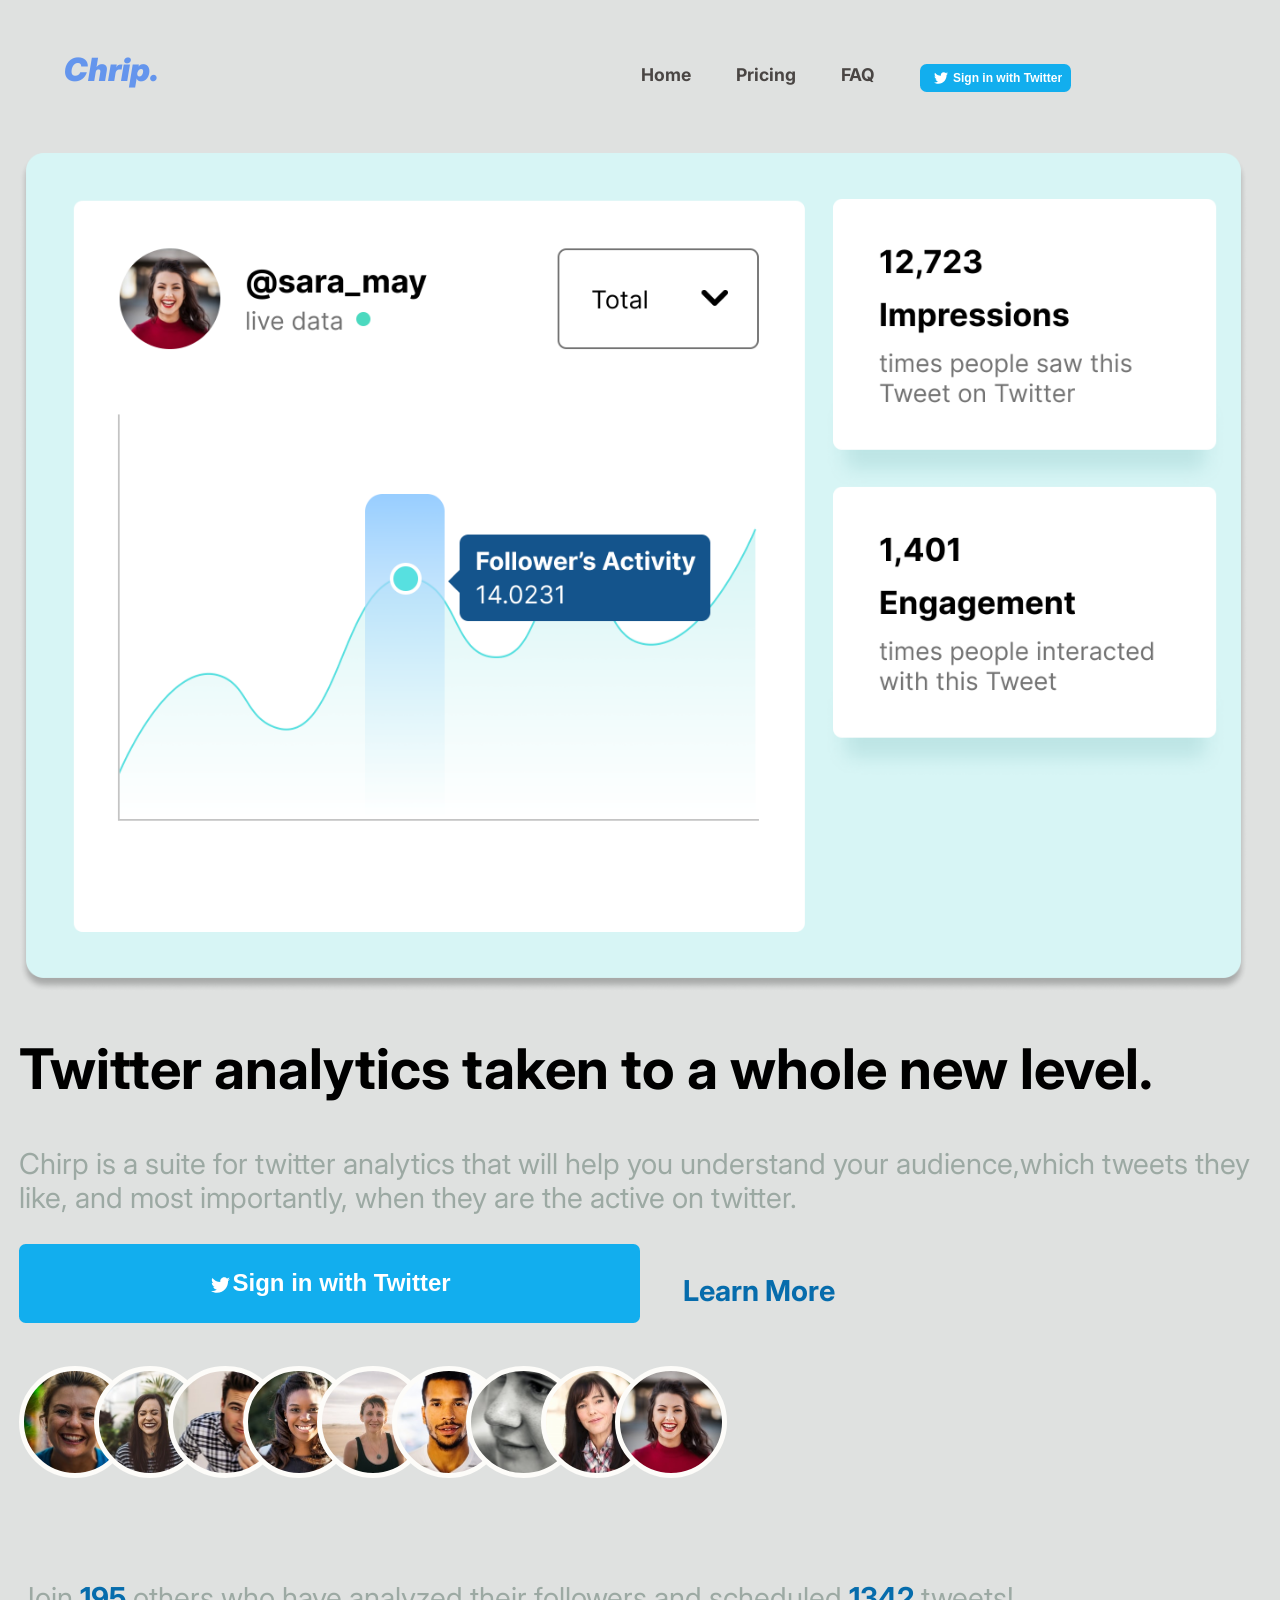
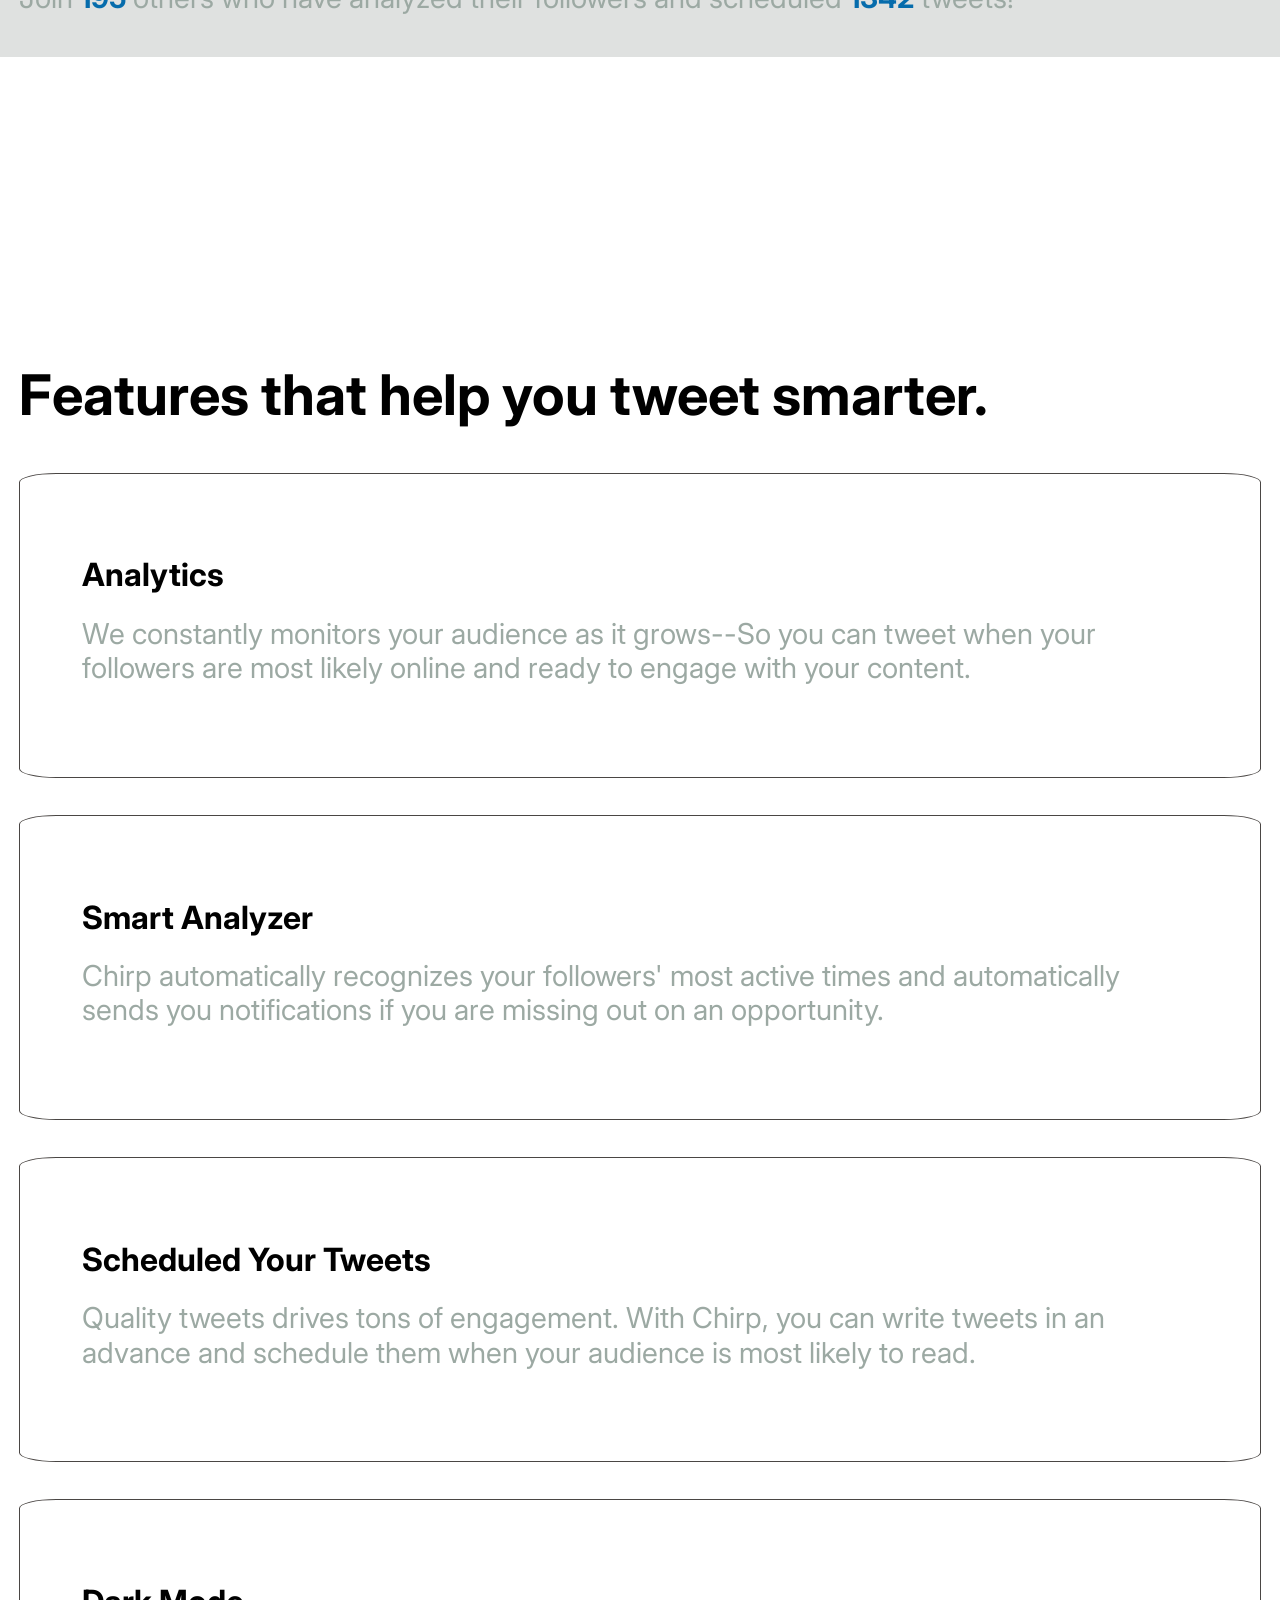
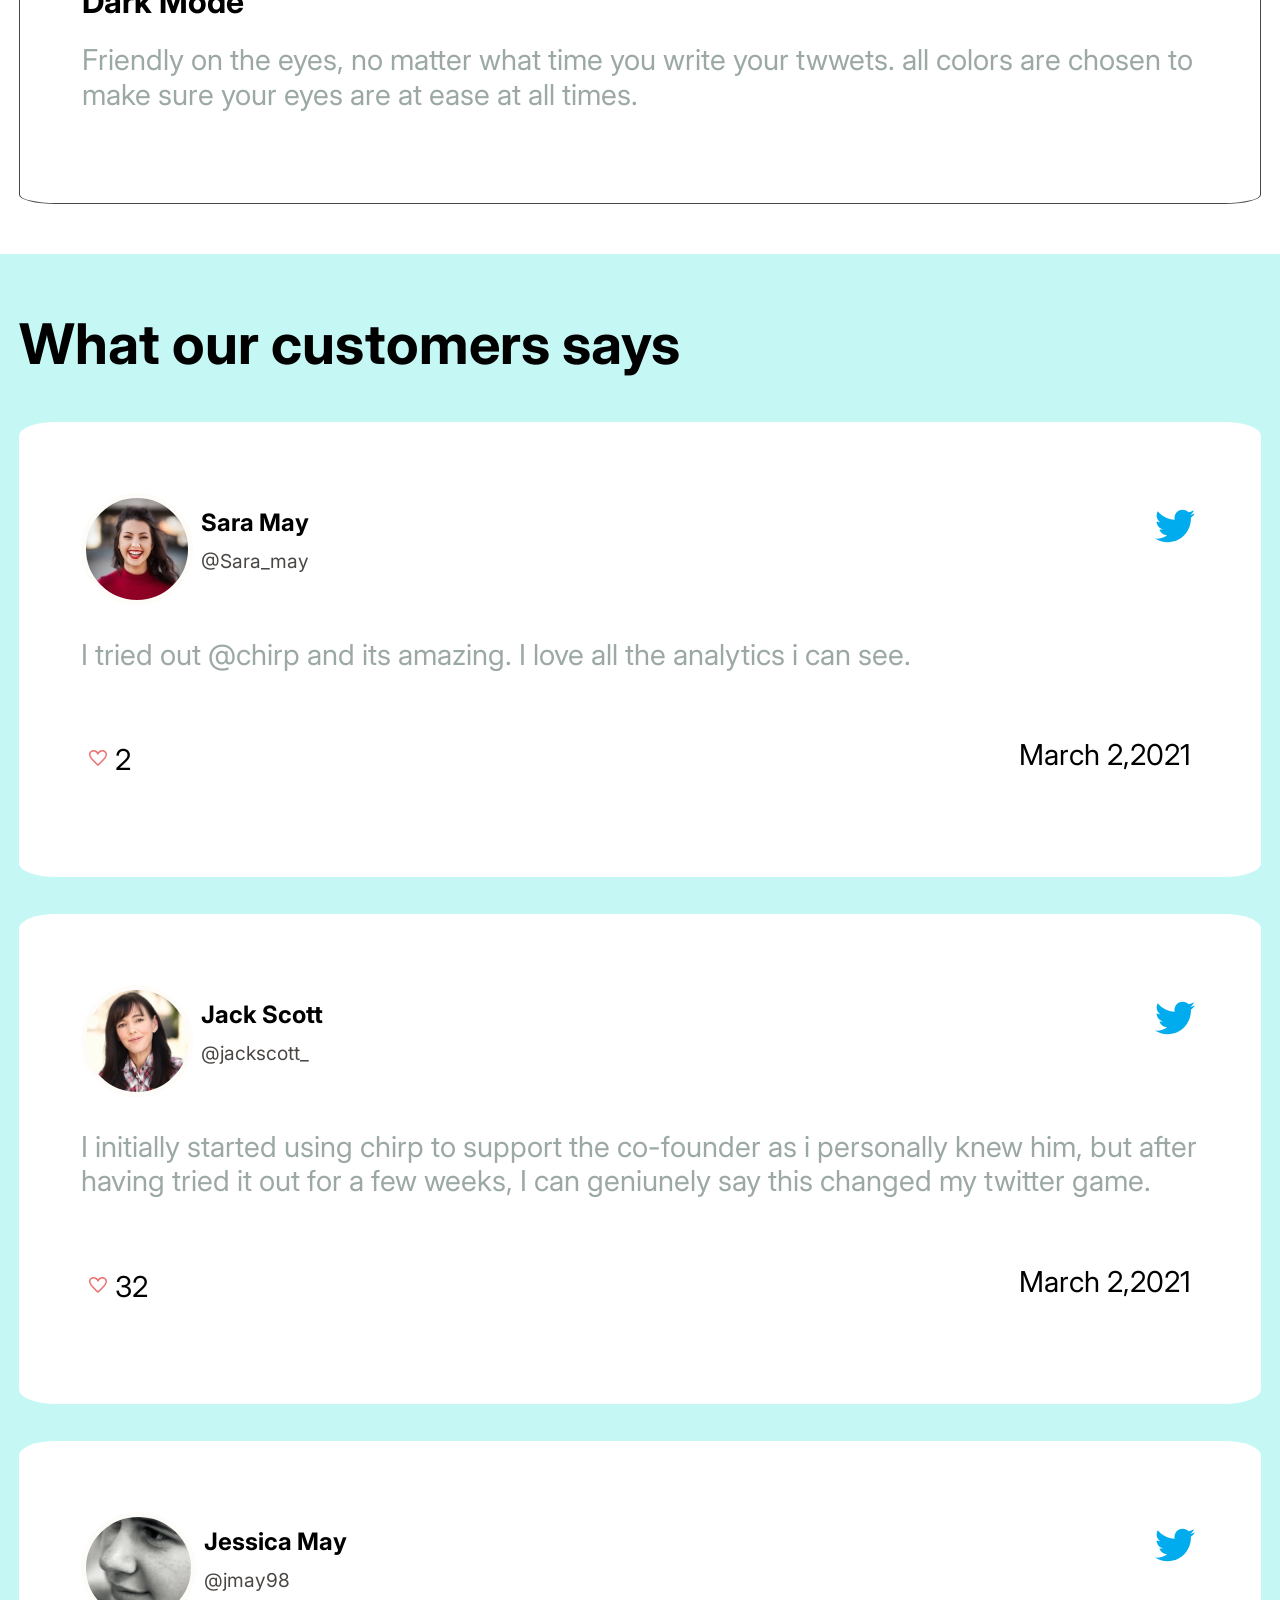
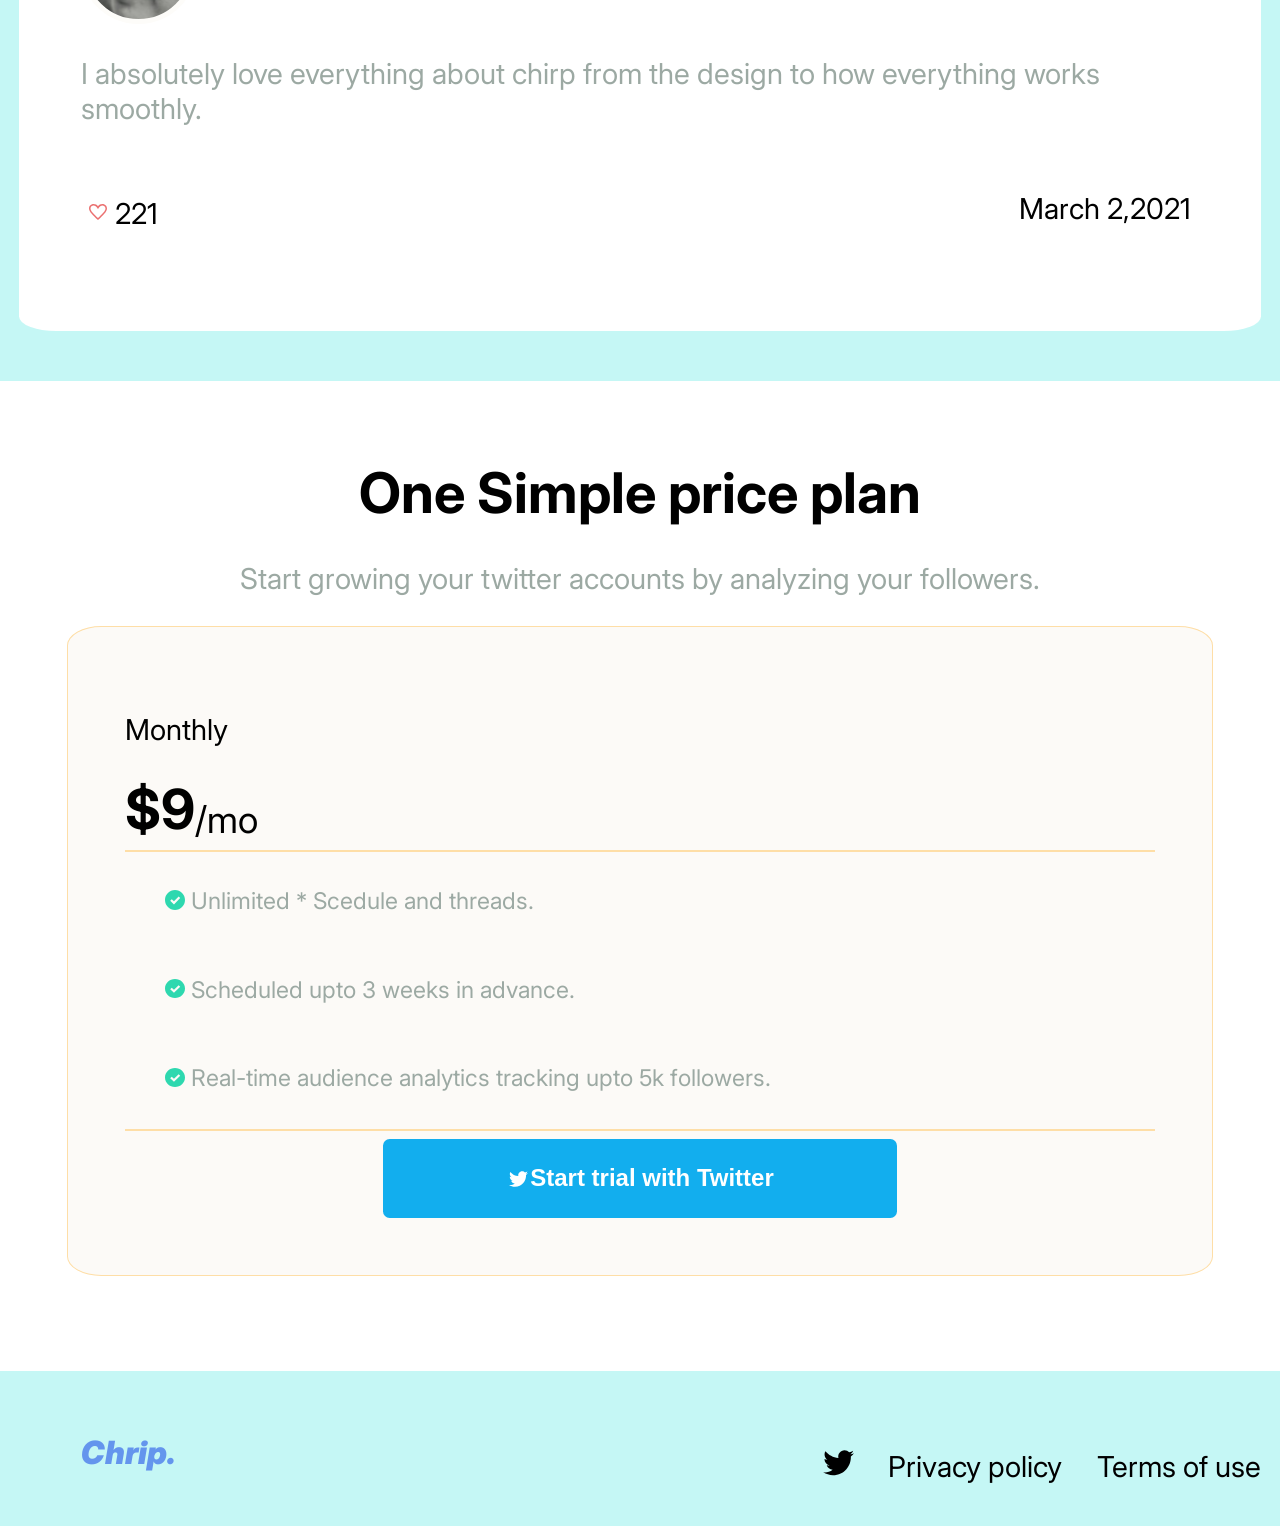
==== commit 048df710: "laptopview1" ====
--- a/index.html
+++ b/index.html
@@ -29,7 +29,7 @@
                                  <div class="label">  
                                     <p>Sign in with Twitter</p>
                                  </div>
-                                 </button>
+                            </button>
                         </a>
                              
                         </li>
@@ -38,72 +38,140 @@
             </div>
         </header> 
         <div class="container">
+            <div class="flex-desktop">
+                <div class="desktop-flex">
+                    <div class="details">
+                        <h1>
+                            Twitter analytics taken to a whole new level.
+                        </h1>
+                        <p>
+                            Chirp is a suite for twitter analytics that will help you 
+                            understand your audience,which tweets they like, and most importantly,
+                            when they are the active on twitter.
+                        </p>
+                    </div> 
+                    <div class="flex">
+                        <button>
+                            <div class="signinbutton">
+                                <img src="./Assets/Twitter.svg" alt="">
+                                </div>
+                                <div class="label">  
+                                <p>Sign in with Twitter</p>
+                                </div>
+                        </button>
+                        <div class="learn">
+                            <a href="#">Learn More </a>
+                        </div>
+                    </div>   
+                        <div class="avatars">
+                            <div class="avatar1">
+                                <img src="./Assets/userAvatar09.svg" alt="">
+                            </div>
+                            <div class="avatar2">
+                                <img src="./Assets/userAvatar08.svg" alt="">
+                            </div>
+                            <div class="avatar3">
+                                <img src="./Assets/userAvatar07.svg" alt="">
+                            </div>
+                            <div class="avatar4">
+                                <img src="./Assets/userAvatar06.svg" alt="">
+                            </div>
+                            <div class="avatar5">
+                                <img src="./Assets/userAvatar05.svg" alt="">
+                            </div>
+                            <div class="avatar6">
+                                <img src="./Assets/userAvatar04.svg" alt="">
+                            </div>
+                            <div class="avatar7">
+                                <img src="./Assets/userAvatar03.svg" alt="">
+                            </div>
+                            <div class="avatar8">
+                                <img src="./Assets/userAvatar02.svg" alt="">
+                            </div>
+                            <div class="avatar9">
+                                <img src="./Assets/userAvatar01.svg" alt="">
+                            </div>
+                        </div>
+                        <div class="details" id="lower-details">
+                            <p>
+                                Join <a href="#">195</a> others who have analyzed their followers 
+                                and scheduled <a href="#">1342</a> tweets!
+                            </p>
+                        </div>
+                </div>
                <div class="hero-img">
-                   <div class="hide-desktop">
                       <img src="./Assets/Hero Image (Desktop View).png" alt="analytic-img">
-                   </div>
-                   <div class="show-desktop">
-                       <img src="./Assets/Hero Image (Tablet View).png" alt="">
-                   </div>
-               </div>
-               <div class="details">
-                   <h1>
-                       Twitter analytics taken to a whole new level.
-                   </h1>
-                   <p>
-                       Chirp is a suite for twitter analytics that will help you 
-                       understand your audience,which tweets they like, and most importantly,
-                       when they are the active on twitter.
-                   </p>
                </div> 
-               <div class="flex">
-                   <button>
-                       <div class="signinbutton">
-                           <img src="./Assets/Twitter.svg" alt="">
-                        </div>
-                        <div class="label">  
-                           <p>Sign in with Twitter</p>
-                        </div>
-                   </button>
-                   <div class="learn">
-                       <a href="#">Learn More </a>
-                   </div>
-               </div>   
-                <div class="avatars">
-                    <div class="avatar1">
-                        <img src="./Assets/userAvatar09.svg" alt="">
-                    </div>
-                    <div class="avatar2">
-                        <img src="./Assets/userAvatar08.svg" alt="">
-                    </div>
-                    <div class="avatar3">
-                        <img src="./Assets/userAvatar07.svg" alt="">
-                    </div>
-                    <div class="avatar4">
-                        <img src="./Assets/userAvatar06.svg" alt="">
-                    </div>
-                    <div class="avatar5">
-                        <img src="./Assets/userAvatar05.svg" alt="">
-                    </div>
-                    <div class="avatar6">
-                        <img src="./Assets/userAvatar04.svg" alt="">
-                    </div>
-                    <div class="avatar7">
-                        <img src="./Assets/userAvatar03.svg" alt="">
-                    </div>
-                    <div class="avatar8">
-                        <img src="./Assets/userAvatar02.svg" alt="">
-                    </div>
-                    <div class="avatar9">
-                        <img src="./Assets/userAvatar01.svg" alt="">
-                    </div>
-                </div>
-                <div class="details" id="lower-details">
-                    <p>
-                        Join <a href="#">195</a> others who have analyzed their followers 
-                        and scheduled <a href="#">1342</a> tweets!
-                    </p>
-                </div>
+            </div>  
+                <div class="hero-img">
+                    <div class="hide-desktop">
+                       <img src="./Assets/Hero Image (Desktop View).png" alt="analytic-img">
+                    </div>
+                    <div class="show-desktop">
+                        <img src="./Assets/Hero Image (Tablet View).png" alt="">
+                    </div>
+                </div>
+                <div class="dis">
+                   <div class="details">
+                                 <h1>
+                                     Twitter analytics taken to a whole new level.
+                                 </h1>
+                                 <p>
+                                     Chirp is a suite for twitter analytics that will help you 
+                                     understand your audience,which tweets they like, and most importantly,
+                                     when they are the active on twitter.
+                                 </p>
+                  </div> 
+                   <div class="flex">
+                                 <button>
+                                     <div class="signinbutton">
+                                         <img src="./Assets/Twitter.svg" alt="">
+                                         </div>
+                                         <div class="label">  
+                                         <p>Sign in with Twitter</p>
+                                         </div>
+                                 </button>
+                                 <div class="learn">
+                                     <a href="#">Learn More </a>
+                                 </div>
+                     </div>   
+                    <div class="avatars">
+                                     <div class="avatar1">
+                                         <img src="./Assets/userAvatar09.svg" alt="">
+                                     </div>
+                                     <div class="avatar2">
+                                         <img src="./Assets/userAvatar08.svg" alt="">
+                                     </div>
+                                     <div class="avatar3">
+                                         <img src="./Assets/userAvatar07.svg" alt="">
+                                     </div>
+                                     <div class="avatar4">
+                                         <img src="./Assets/userAvatar06.svg" alt="">
+                                     </div>
+                                     <div class="avatar5">
+                                         <img src="./Assets/userAvatar05.svg" alt="">
+                                     </div>
+                                     <div class="avatar6">
+                                         <img src="./Assets/userAvatar04.svg" alt="">
+                                     </div>
+                                     <div class="avatar7">
+                                         <img src="./Assets/userAvatar03.svg" alt="">
+                                     </div>
+                                     <div class="avatar8">
+                                         <img src="./Assets/userAvatar02.svg" alt="">
+                                     </div>
+                                     <div class="avatar9">
+                                         <img src="./Assets/userAvatar01.svg" alt="">
+                                     </div>
+                    </div>
+                    <div class="details" id="lower-details">
+                                     <p>
+                                         Join <a href="#">195</a> others who have analyzed their followers 
+                                         and scheduled <a href="#">1342</a> tweets!
+                                     </p>
+                    </div>
+                </div>   
+             </div>         
         </div>
     </section>    
     <div class="container">
--- a/main.css
+++ b/main.css
@@ -16,6 +16,9 @@
     justify-content: space-between;
 }
 .show-desktop{
+    display: none;
+}
+.flex-desktop{
     display: none;
 }
 ul{
@@ -262,7 +265,7 @@
     right: 0;
     text-align: left;
     background: rgb(36, 41, 44);
-    height: 50%;
+    height: 60%;
     padding-top: 1.5em;
 }
 .nav ul li a{
@@ -284,14 +287,15 @@
         font-size: 1.3em;
     }
     .logo{
-        margin-top: 3%;
+        padding-left: 5%;
+        margin-top: 5%;
     }
     .show-desktop{
         display: flex;
     }
     .nav{
-        margin-top: 2%;
-        width: 70%;
+        margin-top: 0%;
+        width: 75%;
     }
     .nav ul li{
         padding: 3%;
@@ -308,7 +312,7 @@
     }
     .nav button p{
         color: #fff;
-        font-size: 1.1em;
+        font-size: .9em;
     }
     button p{
         font-size: 1.8em;
@@ -329,11 +333,11 @@
         width: auto;
         background: none;
         height: auto;
-        padding-top: 0;
+        padding-top: 4%;
     }
     .nav ul li{
         float: left;
-        font-size: 1.3em;
+        font-size: 1.1em;
         font-weight: 500;
     }
     .nav ul li a {
@@ -395,7 +399,78 @@
         margin-top: 3%;
     }
     footer .flex{
-        justify-content: space-between;
+        justify-content:  space-between;
+    }
+    .twitter-logo img{
+        height: 2.5em;
+        width: 2em;
+    }
+    .twitter-logo{
+        padding-top: 2%;
     }
     
+}
+@media only screen and (min-width: 1024px){
+
+    .avatars img{
+        height: 7em;
+    }
+    .logo h1{
+        font-size: 2em;
+    }
+    .logo{
+        margin-top: 2%;
+    }
+    .nav{
+        width: 55%;
+    }
+    .twitter-logo img{
+        width: 3em;
+    }
+    .links img{
+        width: 2em;
+        height: 2em;
+        padding-top: 6%;
+    }
+    .links{
+        padding-top: 3%;
+    }
+    .month{
+        margin-top: 2%;
+    }
+}
+@media only screen and (min-width: 1600px){
+    .nav{
+        width: 50%;
+    }
+    .nav ul li a{
+        font-size: 1.8em;
+    }
+    .logo{
+        margin-top: 2%;
+    }
+    .logo h1 {
+        font-size: 3em;
+    }
+    .nav a button{
+        padding-top: 0;
+        width: 100%;
+        height: 90%;
+        align-items: center;
+    }
+    
+    .nav button p{
+        color: #fff;
+        font-size: 1.6em;
+    }
+    .show-desktop img{
+        display: none;
+    }
+   .flex-desktop{
+       display: flex;
+       padding: 0 6% 3em 6%;
+   }
+   .dis{
+       display: none;
+   }
 }
